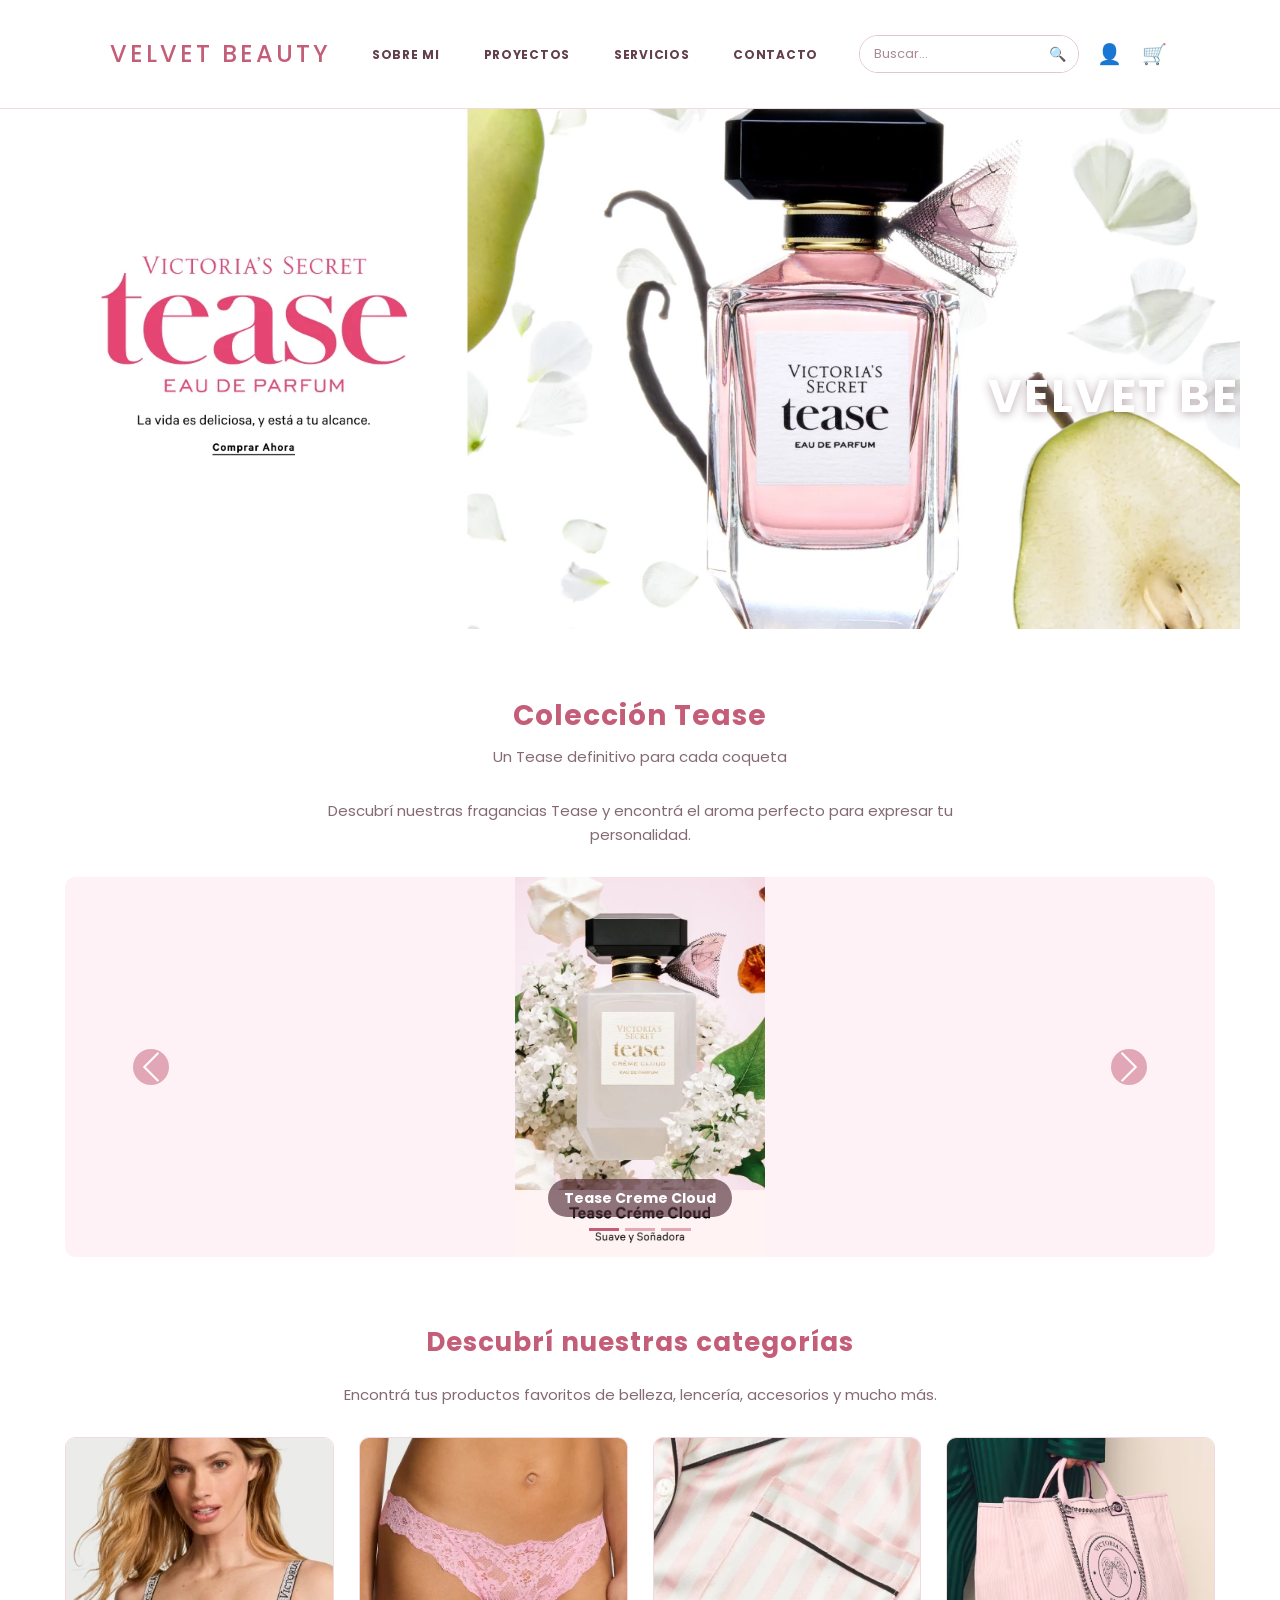
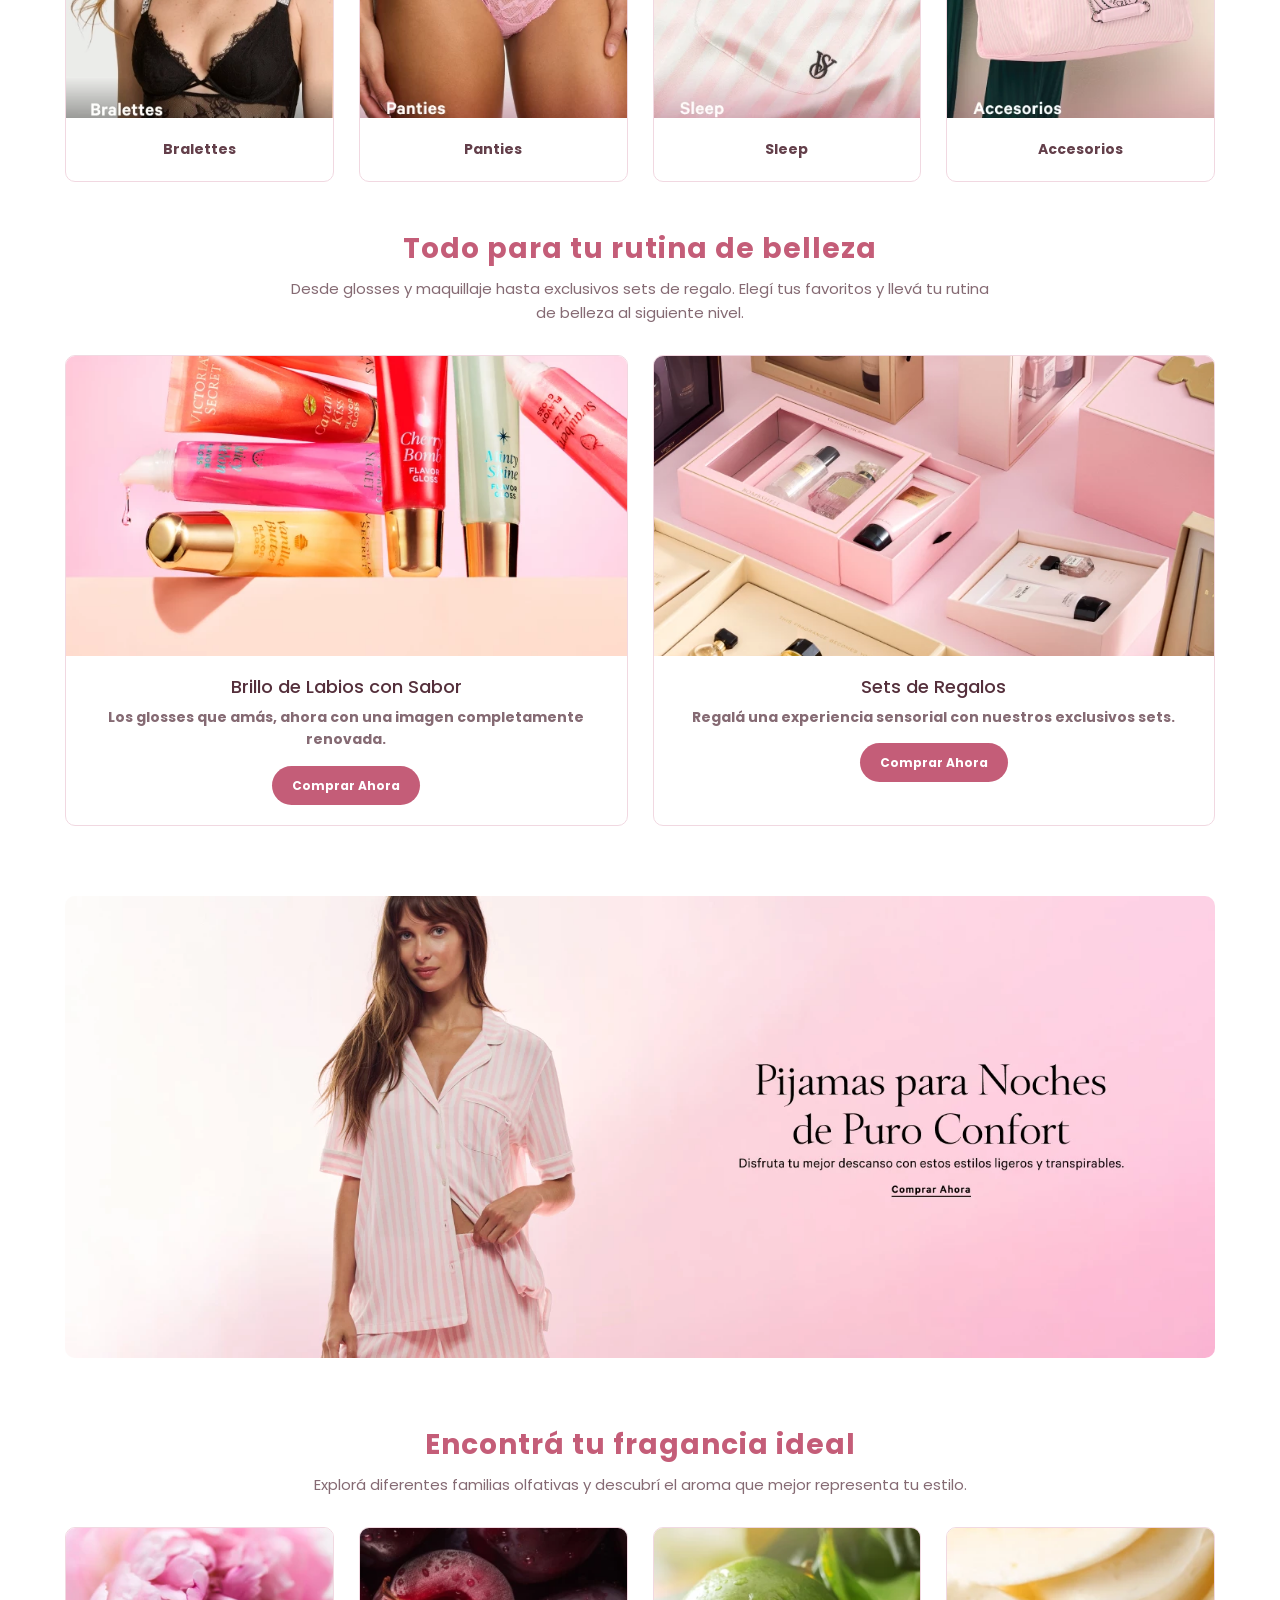
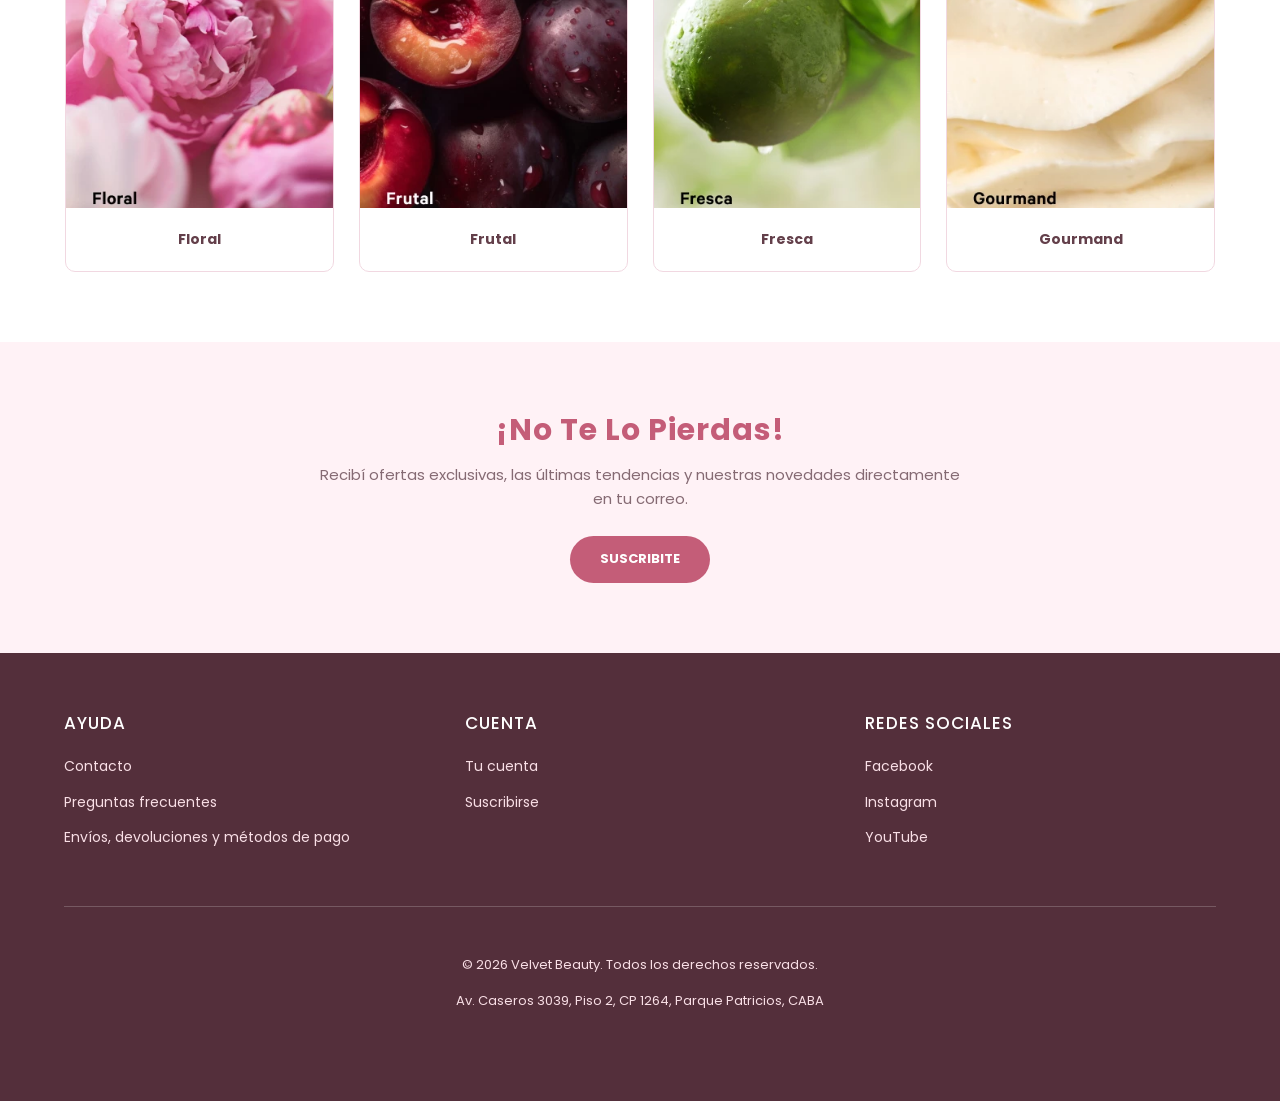
==== index.html @ 9ebc0654 "seo: add descriptive alt text to product and collection images" ====
<!DOCTYPE html>
    <html lang="es">

    <head>

        <meta charset="UTF-8">

        <meta name="viewport" content="width=device-width, initial-scale=1.0">

        <link rel="preconnect" href="https://fonts.googleapis.com">
        <link rel="preconnect" href="https://fonts.gstatic.com" crossorigin>
        <link href="https://fonts.googleapis.com/css2?family=Poppins:wght@400;500;600;700&display=swap" rel="stylesheet">

        <link href="https://cdn.jsdelivr.net/npm/bootstrap@5.3.3/dist/css/bootstrap.min.css" rel="stylesheet">
        <link href="https://cdn.jsdelivr.net/npm/aos@2.3.1/dist/aos.css" rel="stylesheet">

        <link rel="stylesheet" href="css/style.css">

        <title>Velvet Beauty | Lencería, pijamas, fragancias y accesorios</title>
    <meta name="description" content="Velvet Beauty: lencería, pijamas, fragancias y accesorios con estilo y calidad. Descubrí nuestras colecciones y packaging especial para regalo.">
    <meta name="keywords" content="lencería, pijamas, fragancias, perfumería, accesorios, bolsos, packaging para regalo, Velvet Beauty">

    </head>

    <body>


        <header>

            <nav class="navbar navbar-expand-lg">
                <div class="container-fluid">

                    <a class="navbar-brand logo" href="index.html">
                        <span>VELVET BEAUTY</span>
                    </a>

                    <button class="navbar-toggler" type="button" data-bs-toggle="collapse"
                        data-bs-target="#navbarVelvet" aria-controls="navbarVelvet"
                        aria-expanded="false" aria-label="Abrir menú">
                        <span class="navbar-toggler-icon"></span>
                    </button>

                    <div class="collapse navbar-collapse" id="navbarVelvet">

                        <ul class="navbar-nav mx-auto mb-2 mb-lg-0 text-center">
                            <li class="nav-item">
                                <a class="nav-link" href="pages/sobre-mi.html">Sobre mi</a>
                            </li>
                            <li class="nav-item">
                                <a class="nav-link" href="pages/proyectos.html">Proyectos</a>
                            </li>
                            <li class="nav-item">
                                <a class="nav-link" href="pages/servicios.html">Servicios</a>
                            </li>
                            <li class="nav-item">
                                <a class="nav-link" href="pages/contacto.html">Contacto</a>
                            </li>
                        </ul>

                            <form class="buscador mx-auto mx-lg-3" action="#" method="get">
                            <input type="search" name="buscar" placeholder="Buscar...">
                            <button type="submit">🔍</button>
                        </form>

                        <div class="iconos justify-content-center">
                            <a href="pages/contacto.html">👤</a>
                            <a href="pages/proyectos.html">🛒</a>
                        </div>

                    </div>

                    </div>
                </div>
            </nav>

        </header>


        <main>

            <section class="banner-principal">
                <h1 class="titulo-principal">Velvet Beauty</h1>

                <a href="pages/proyectos.html" class="banner-link">
                    <img src="image/img.vs.webp" alt="Colección Tease de Velvet Beauty: lencería y fragancias">
                </a>
            </section>


            <section class="tease">

                <h2>Colección Tease</h2>

                <p>
                    Un Tease definitivo para cada coqueta
                </p>

                <p>
                    Descubrí nuestras fragancias Tease y encontrá
                    el aroma perfecto para expresar tu personalidad.
                </p>

            
                <div id="carouselTease" class="carousel slide" data-bs-ride="carousel">

                    <div class="carousel-indicators">
                        <button type="button" data-bs-target="#carouselTease" data-bs-slide-to="0"
                            class="active" aria-current="true" aria-label="Slide 1"></button>
                        <button type="button" data-bs-target="#carouselTease" data-bs-slide-to="1"
                            aria-label="Slide 2"></button>
                        <button type="button" data-bs-target="#carouselTease" data-bs-slide-to="2"
                            aria-label="Slide 3"></button>
                    </div>

                    <div class="carousel-inner">

                        <div class="carousel-item active">
                            <a href="pages/servicios.html">
                                <img src="image/img-tease-creme-cloud.webp" class="d-block w-100" alt="Fragancia Tease Creme Cloud">
                            </a>
                            <div class="carousel-caption">
                                <p>Tease Creme Cloud</p>
                            </div>
                        </div>

                        <div class="carousel-item">
                            <a href="pages/servicios.html">
                                <img src="image/tease-juguetona-femenina.webp" class="d-block w-100" alt="Fragancia Tease de estilo juguetón y femenino">
                            </a>
                            <div class="carousel-caption">
                                <p>Tease Juguetona y Femenina</p>
                            </div>
                        </div>

                        <div class="carousel-item">
                            <a href="pages/servicios.html">
                                <img src="image/tease-sugar-fleur.webp" class="d-block w-100" alt="Fragancia Tease Sugar Fleur">
                            </a>
                            <div class="carousel-caption">
                                <p>Tease Sugar Fleur</p>
                            </div>
                        </div>

                    </div>

                    <button class="carousel-control-prev" type="button" data-bs-target="#carouselTease" data-bs-slide="prev">
                        <span class="carousel-control-prev-icon" aria-hidden="true"></span>
                        <span class="visually-hidden">Anterior</span>
                    </button>
                    <button class="carousel-control-next" type="button" data-bs-target="#carouselTease" data-bs-slide="next">
                        <span class="carousel-control-next-icon" aria-hidden="true"></span>
                        <span class="visually-hidden">Siguiente</span>
                    </button>

                </div>
            </section>


            <section class="categorias">

                <h2>
                    Descubrí nuestras categorías
                </h2>

                <p>
                    Encontrá tus productos favoritos de belleza,
                    lencería, accesorios y mucho más.
                </p>

                <div class="galeria">

                    <figure class="categoria" data-aos="fade-up" data-aos-delay="0">
                        <a href="pages/proyectos.html">
                            <img src="image/image-bralettes.webp" alt="Colección de bralettes de Velvet Beauty">
                        </a>
                        <figcaption>
                            Bralettes
                        </figcaption>
                    </figure>

                    <figure class="categoria" data-aos="fade-up" data-aos-delay="100">
                        <a href="pages/proyectos.html">
                            <img src="image/img-pantys.webp" alt="Colección de panties de Velvet Beauty">
                        </a>
                        <figcaption>
                            Panties
                        </figcaption>
                    </figure>

                    <figure class="categoria" data-aos="fade-up" data-aos-delay="200">
                        <a href="pages/proyectos.html">
                            <img src="image/img-sleep.webp" alt="Pijamas y ropa para dormir">
                        </a>
                        <figcaption>
                            Sleep
                        </figcaption>
                    </figure>

                    <figure class="categoria" data-aos="fade-up" data-aos-delay="300">
                        <a href="pages/servicios.html">
                            <img src="image/image-accesorios.webp" alt="Accesorios para completar tu look">
                        </a>
                        <figcaption>
                            Accesorios
                        </figcaption>
                    </figure>

                </div>

            </section>



            <section class="belleza">

                <h2>
                    Todo para tu rutina de belleza
                </h2>

                <p>
                    Desde glosses y maquillaje hasta exclusivos sets
                    de regalo. Elegí tus favoritos y llevá tu rutina
                    de belleza al siguiente nivel.
                </p>

                <div class="galeria">

                    <figure data-aos="fade-right">
                        <a href="pages/servicios.html">
                            <img src="image/image-brillo-labios.webp" alt="Brillos labiales de Velvet Beauty">
                        </a>
                        <figcaption>
                            <h3>
                                Brillo de Labios con Sabor
                            </h3>
                            <p>
                                Los glosses que amás, ahora con una
                                imagen completamente renovada.
                            </p>
                            <a href="pages/servicios.html">
                                Comprar Ahora
                            </a>
                        </figcaption>
                    </figure>

                    <figure data-aos="fade-left">
                        <a href="pages/proyectos.html">
                            <img src="image/image-sets-de-regalos.webp" alt="Sets de regalo con packaging especial">
                        </a>
                        <figcaption>
                            <h3>
                                Sets de Regalos
                            </h3>
                            <p>
                                Regalá una experiencia sensorial con
                                nuestros exclusivos sets.
                            </p>
                            <a href="pages/proyectos.html">
                                Comprar Ahora
                            </a>
                        </figcaption>
                    </figure>

                </div>

            </section>


            <section class="banner">
                <figure>
                    <a href="pages/servicios.html">
                        <img src="image/img-pijama-banner.webp" alt="Pijamas de Velvet Beauty, colección de ropa para dormir">
                    </a>
                </figure>
            </section>


            <section class="fragancias">

                <h2>
                    Encontrá tu fragancia ideal
                </h2>

                <p>
                    Explorá diferentes familias olfativas y descubrí
                    el aroma que mejor representa tu estilo.
                </p>

                <div class="galeria">

                    <figure class="category-card" data-aos="fade-up" data-aos-delay="0">
                        <a href="pages/proyectos.html">
                            <img src="image/img-floral-seccion.webp" alt="Fragancias florales de Velvet Beauty">
                        </a>
                        <figcaption>
                            Floral
                        </figcaption>
                    </figure>

                    <figure class="category-card" data-aos="fade-up" data-aos-delay="100">
                        <a href="pages/proyectos.html">
                            <img src="image/img-frutal-seccion.webp" alt="Fragancias frutales de Velvet Beauty">
                        </a>
                        <figcaption>
                            Frutal
                        </figcaption>
                    </figure>

                    <figure class="category-card" data-aos="fade-up" data-aos-delay="200">
                        <a href="pages/proyectos.html">
                            <img src="image/img-fresca-seccion.webp" alt="Fragancias frescas de Velvet Beauty">
                        </a>
                        <figcaption>
                            Fresca
                        </figcaption>
                    </figure>

                    <figure class="category-card" data-aos="fade-up" data-aos-delay="300">
                        <a href="pages/proyectos.html">
                            <img src="image/img-gourmand-seccion.webp" alt="Fragancias gourmand de Velvet Beauty">
                        </a>
                        <figcaption>
                            Gourmand
                        </figcaption>
                    </figure>

                </div>

            </section>


            <section class="newsletter-section" data-aos="zoom-in">

                <h2>
                    ¡No Te Lo Pierdas!
                </h2>

                <p>
                    Recibí ofertas exclusivas, las últimas tendencias
                    y nuestras novedades directamente en tu correo.
                </p>

                <a href="pages/contacto.html">
                    Suscribite
                </a>

            </section>

        </main>


        <footer class="footer-container">

            <div class="footer-content">

                <div class="footer-column">
                    <h2>Ayuda</h2>
                    <ul>
                        <li><a href="pages/contacto.html">Contacto</a></li>
                        <li><a href="pages/servicios.html">Preguntas frecuentes</a></li>
                        <li><a href="pages/servicios.html">Envíos, devoluciones y métodos de pago</a></li>
                    </ul>
                </div>

                <div class="footer-column">
                    <h2>Cuenta</h2>
                    <ul>
                        <li><a href="pages/contacto.html">Tu cuenta</a></li>
                        <li><a href="pages/contacto.html">Suscribirse</a></li>
                    </ul>
                </div>

                <div class="footer-column">
                    <h3>Redes Sociales</h3>
                    <ul>
                        <li><a href="https://www.facebook.com" target="_blank" rel="noopener noreferrer">Facebook</a></li>
                        <li><a href="https://www.instagram.com" target="_blank" rel="noopener noreferrer">Instagram</a></li>
                        <li><a href="https://www.youtube.com" target="_blank" rel="noopener noreferrer">YouTube</a></li>
                    </ul>
                </div>

            </div>

            <div class="footer-bottom">
                <p>&copy; 2026 Velvet Beauty. Todos los derechos reservados.</p>
                <p>Av. Caseros 3039, Piso 2, CP 1264, Parque Patricios, CABA</p>
            </div>

        </footer>

    
        <script src="https://cdn.jsdelivr.net/npm/bootstrap@5.3.3/dist/js/bootstrap.bundle.min.js"></script>
        <script src="https://cdn.jsdelivr.net/npm/aos@2.3.1/dist/aos.js"></script>
        <script>
            AOS.init({ duration: 700, once: true });
        </script>

    </body>

    </html>
---- css/style.css ----
.galeria figure, .galeria-card {
  transition: transform 0.3s ease, box-shadow 0.3s ease;
}
.galeria figure:hover, .galeria-card:hover {
  transform: translateY(-5px);
  box-shadow: 0 8px 25px rgba(130, 60, 80, 0.12);
}

.producto, .productos-lista .card.producto {
  transition: transform 0.3s ease, box-shadow 0.3s ease;
}
.producto:hover, .productos-lista .card.producto:hover {
  transform: translateY(-5px);
  box-shadow: 0 10px 30px rgba(130, 60, 80, 0.12);
}

* {
  margin: 0;
  padding: 0;
  box-sizing: border-box;
}

html {
  scroll-behavior: smooth;
}

body {
  font-family: "Poppins", sans-serif;
  background-color: #ffffff;
  color: #542f3b;
  line-height: 1.6;
}

a {
  color: inherit;
  text-decoration: none;
}

img {
  display: block;
  max-width: 100%;
}

main {
  width: 100%;
}

main > section {
  width: 100%;
  max-width: 1200px;
  margin: 0 auto 50px;
  padding: 0 15px;
}
@media (min-width: 1024px) {
  main > section {
    margin-bottom: 70px;
    padding: 0 25px;
  }
}

main > section > h1,
main > section > h2 {
  margin-bottom: 12px;
  color: #c45d78;
  font-size: 28px;
  font-weight: 700;
  letter-spacing: 1px;
  text-align: center;
}
main > section > p {
  max-width: 700px;
  margin: 0 auto 30px;
  color: #856a73;
  font-size: 15px;
  text-align: center;
}

@keyframes fadeInUp {
  from {
    opacity: 0;
    transform: translateY(24px);
  }
  to {
    opacity: 1;
    transform: translateY(0);
  }
}
header {
  width: 100%;
  min-height: 90px;
  padding: 20px;
  display: flex;
  flex-direction: column;
  align-items: center;
  justify-content: center;
  gap: 15px;
  background-color: #ffffff;
  border-bottom: 1px solid #f0d9df;
  position: sticky;
  top: 0;
  z-index: 1000;
}
@media (min-width: 1024px) {
  header {
    flex-direction: row;
    justify-content: space-between;
    gap: 30px;
    padding: 15px 4%;
  }
}

.logo {
  flex-shrink: 0;
  display: block;
  color: #c45d78;
  font-size: 24px;
  font-weight: 500;
  letter-spacing: 3px;
  white-space: nowrap;
  transition: color 0.2s ease;
}
.logo span {
  display: block;
}
.logo:hover {
  color: #a94762;
}

.buscador {
  width: 100%;
  max-width: 300px;
  height: 38px;
  display: flex;
  align-items: center;
  border: 1px solid #e5c4cd;
  border-radius: 20px;
  overflow: hidden;
  background-color: #ffffff;
  flex-shrink: 0;
}
.buscador input {
  width: 100%;
  height: 100%;
  padding: 0 14px;
  border: none;
  outline: none;
  color: #633f4a;
  font-size: 13px;
}
.buscador input::-moz-placeholder {
  color: #a98a94;
}
.buscador input::placeholder {
  color: #a98a94;
}
.buscador button {
  width: 50px;
  height: 100%;
  border: none;
  background-color: #ffffff;
  color: #633f4a;
  font-size: 14px;
  cursor: pointer;
}
.buscador button:hover {
  background-color: #fff0f4;
}
@media (min-width: 1024px) {
  .buscador {
    width: 220px;
  }
}

.iconos {
  display: flex;
  align-items: center;
  gap: 15px;
  flex-shrink: 0;
}
.iconos a,
.iconos span {
  width: 30px;
  height: 30px;
  display: flex;
  align-items: center;
  justify-content: center;
  color: #633f4a;
  font-size: 20px;
  transition: color 0.3s ease, transform 0.3s ease;
}
.iconos a:hover,
.iconos span:hover {
  color: #c45d78;
  transform: scale(1.15);
}

header nav {
  width: 100%;
  flex: 1;
  display: flex;
  align-items: center;
  justify-content: center;
}
header nav ul {
  display: flex;
  flex-direction: column;
  align-items: center;
  justify-content: center;
  gap: 12px;
  margin: 0;
  padding: 0;
  list-style: none;
}
@media (min-width: 1024px) {
  header nav ul {
    flex-direction: row;
    gap: 28px;
  }
}
header nav li {
  list-style: none;
}
header nav a {
  color: #633f4a;
  font-size: 12px;
  font-weight: bold;
  letter-spacing: 0.7px;
  text-transform: uppercase;
  white-space: nowrap;
  transition: color 0.2s ease;
}
header nav a:hover {
  color: #c45d78;
}

.navbar {
  padding: 15px 4%;
}

.navbar-toggler {
  border: 1px solid #d9a8bd;
}
.navbar-toggler:focus {
  box-shadow: 0 0 0 0.2rem rgba(196, 93, 120, 0.35);
}

.navbar-toggler-icon {
  background-image: url("data:image/svg+xml,%3csvg xmlns='http://www.w3.org/2000/svg' viewBox='0 0 30 30'%3e%3cpath stroke='%23c45d78' stroke-linecap='round' stroke-miterlimit='10' stroke-width='2' d='M4 7h22M4 15h22M4 23h22'/%3e%3c/svg%3e");
}

.navbar-nav .nav-link {
  color: #633f4a;
  font-size: 12px;
  font-weight: bold;
  letter-spacing: 0.7px;
  text-transform: uppercase;
  transition: color 0.3s ease;
}
.navbar-nav .nav-link:hover, .navbar-nav .nav-link:focus, .navbar-nav .nav-link:active {
  color: #c45d78;
}

.footer-container {
  width: 100%;
  padding: 60px 5% 25px;
  background-color: #542f3b;
  color: #ffffff;
}

.footer-content {
  width: 100%;
  max-width: 1200px;
  margin: 0 auto;
  display: flex;
  flex-wrap: wrap;
  gap: 35px;
  text-align: center;
}
@media (min-width: 1024px) {
  .footer-content {
    gap: 50px;
    text-align: left;
  }
}

.footer-column {
  flex: 1 1 100%;
}
@media (min-width: 768px) {
  .footer-column {
    flex: 1 1 calc(50% - 35px);
  }
}
.footer-column h2,
.footer-column h3 {
  margin-bottom: 20px;
  color: #ffffff;
  font-size: 17px;
  font-weight: 500;
  letter-spacing: 1px;
  text-transform: uppercase;
}
.footer-column ul {
  padding: 0;
  list-style: none;
}
.footer-column li {
  margin-bottom: 10px;
}
.footer-column a {
  color: #f9dfe6;
  font-size: 14px;
}
.footer-column a:hover {
  color: #ffffff;
}
@media (min-width: 1024px) {
  .footer-column {
    flex: 1 1 calc(33.333% - 50px);
  }
}

.footer-bottom {
  width: 100%;
  max-width: 1200px;
  margin: 40px auto 0;
  padding-top: 25px;
  border-top: 1px solid rgba(255, 255, 255, 0.2);
  text-align: center;
  color: #f9dfe6;
  font-size: 13px;
  padding: 3rem;
}

.banner-boton {
  display: inline-block;
  padding: 13px 30px;
  border: none;
  border-radius: 25px;
  background-color: #c45d78;
  color: #ffffff;
  font-size: 13px;
  font-weight: bold;
  cursor: pointer;
  transition: background-color 0.3s ease, transform 0.3s ease;
}
.banner-boton:hover {
  background-color: #a94762;
  transform: translateY(-2px);
}
.banner-boton {
  letter-spacing: 1px;
  text-transform: uppercase;
}

.producto button,
.boton-comprar {
  display: inline-block;
  padding: 11px 25px;
  border: none;
  border-radius: 25px;
  background-color: #c45d78;
  color: #ffffff;
  font-size: 13px;
  font-weight: bold;
  cursor: pointer;
  transition: background-color 0.3s ease, transform 0.3s ease;
}
.producto button:hover,
.boton-comprar:hover {
  background-color: #a94762;
  transform: translateY(-2px);
}
.producto button,
.boton-comprar {
  margin-top: 15px;
}

.contacto-form button {
  display: inline-block;
  padding: 13px 20px;
  border: none;
  border-radius: 25px;
  background-color: #c45d78;
  color: #ffffff;
  font-size: 13px;
  font-weight: bold;
  cursor: pointer;
  transition: background-color 0.3s ease, transform 0.3s ease;
}
.contacto-form button:hover {
  background-color: #a94762;
  transform: translateY(-2px);
}
.contacto-form button {
  width: 100%;
}

.cuenta button {
  display: inline-block;
  padding: 13px 20px;
  border: none;
  border-radius: 25px;
  background-color: #c45d78;
  color: #ffffff;
  font-size: 13px;
  font-weight: bold;
  cursor: pointer;
  transition: background-color 0.3s ease, transform 0.3s ease;
}
.cuenta button:hover {
  background-color: #a94762;
  transform: translateY(-2px);
}
.cuenta button {
  width: 100%;
  font-family: "Poppins", sans-serif;
  letter-spacing: 0.5px;
}

.crear-cuenta button {
  display: inline-block;
  padding: 13px 20px;
  border: none;
  border-radius: 25px;
  background-color: #c45d78;
  color: #ffffff;
  font-size: 13px;
  font-weight: bold;
  cursor: pointer;
  transition: background-color 0.3s ease, transform 0.3s ease;
}
.crear-cuenta button:hover {
  background-color: #a94762;
  transform: translateY(-2px);
}
.crear-cuenta button {
  width: 100%;
  font-family: "Poppins", sans-serif;
  letter-spacing: 0.5px;
}

.crear-cuenta > a {
  display: inline-block;
  padding: 12px 28px;
  border: none;
  border-radius: 25px;
  background-color: #c45d78;
  color: #ffffff;
  font-size: 13px;
  font-weight: bold;
  cursor: pointer;
  transition: background-color 0.3s ease, transform 0.3s ease;
}
.crear-cuenta > a:hover {
  background-color: #a94762;
  transform: translateY(-2px);
}
.crear-cuenta > a {
  margin-top: 15px;
}

.crear-cuenta-form button[type=submit] {
  display: inline-block;
  padding: 13px 20px;
  border: none;
  border-radius: 25px;
  background-color: #c45d78;
  color: #ffffff;
  font-size: 13px;
  font-weight: bold;
  cursor: pointer;
  transition: background-color 0.3s ease, transform 0.3s ease;
}
.crear-cuenta-form button[type=submit]:hover {
  background-color: #a94762;
  transform: translateY(-2px);
}
.crear-cuenta-form button[type=submit] {
  width: 100%;
  letter-spacing: 0.5px;
}

.newsletter-section > a {
  display: inline-block;
  padding: 13px 30px;
  border: none;
  border-radius: 25px;
  background-color: #c45d78;
  color: #ffffff;
  font-size: 13px;
  font-weight: bold;
  cursor: pointer;
  transition: background-color 0.3s ease, transform 0.3s ease;
}
.newsletter-section > a:hover {
  background-color: #a94762;
  transform: translateY(-2px);
}
.newsletter-section > a {
  text-transform: uppercase;
}

.belleza figcaption a {
  display: inline-block;
  padding: 10px 20px;
  border-radius: 20px;
  background-color: #c45d78;
  color: #ffffff;
  font-size: 12px;
  font-weight: bold;
}
.belleza figcaption a:hover {
  background-color: #a94762;
}

.categorias button {
  display: inline-block;
  margin: 6px 3px;
  padding: 10px 20px;
  border: 1px solid #d9a8bd;
  border-radius: 25px;
  background-color: #f8dce8;
  color: #5a3044;
  font-family: "Poppins", sans-serif;
  font-size: 14px;
  cursor: pointer;
  transition: all 0.2s ease;
}
.categorias button:hover {
  background-color: #d9a8bd;
  color: #ffffff;
  transform: translateY(-2px);
}
.categorias button:active {
  transform: translateY(0);
}
@media (min-width: 1024px) {
  .categorias button {
    margin: 8px;
    padding: 12px 28px;
    font-size: 16px;
  }
}

.galeria {
  display: flex;
  flex-wrap: wrap;
  gap: 25px;
  margin-top: 30px;
}
.galeria figure {
  background-color: #ffffff;
  border: 1px solid #f1d8e1;
  border-radius: 10px;
  flex: 1 1 100%;
  margin: 0;
  overflow: hidden;
  text-align: center;
}
@media (min-width: 768px) {
  .galeria figure {
    flex: 1 1 calc(50% - 25px);
  }
}
@media (min-width: 1024px) {
  .galeria figure {
    flex: 1 1 calc(33.333% - 25px);
  }
}
.galeria img {
  width: 100%;
  height: 320px;
  -o-object-fit: cover;
     object-fit: cover;
}
.galeria figcaption {
  padding: 20px;
  color: #633f4a;
  font-size: 14px;
  font-weight: bold;
}

.belleza .galeria figure {
  flex: 1 1 100%;
}
@media (min-width: 768px) {
  .belleza .galeria figure {
    flex: 1 1 calc(50% - 25px);
  }
}
@media (min-width: 1024px) {
  .belleza .galeria figure {
    flex: 1 1 calc(33.333% - 25px);
  }
}
.belleza .galeria img {
  height: 350px;
}
@media (min-width: 768px) {
  .belleza .galeria img {
    height: 300px;
  }
}

.belleza figcaption {
  padding: 20px;
}
.belleza figcaption h3 {
  margin-bottom: 8px;
  color: #542f3b;
  font-size: 18px;
}
.belleza figcaption p {
  margin-bottom: 15px;
  color: #856a73;
  font-size: 14px;
}

.categorias .galeria {
  gap: 15px;
}
.categorias .galeria figure {
  flex: 1 1 calc(50% - 15px);
}
.categorias .galeria img {
  width: 100%;
  height: 220px;
  -o-object-fit: cover;
     object-fit: cover;
}
@media (min-width: 768px) {
  .categorias .galeria {
    gap: 20px;
  }
  .categorias .galeria figure {
    flex: 1 1 calc(25% - 20px);
  }
  .categorias .galeria img {
    height: 240px;
  }
}
@media (min-width: 1024px) {
  .categorias .galeria {
    gap: 25px;
  }
  .categorias .galeria figure {
    flex: 1 1 calc(25% - 25px);
  }
  .categorias .galeria img {
    height: 280px;
  }
}

.fragancias .galeria {
  gap: 15px;
}
.fragancias .galeria figure {
  flex: 1 1 calc(50% - 15px);
}
.fragancias .galeria img {
  width: 100%;
  height: 220px;
  -o-object-fit: cover;
     object-fit: cover;
}
@media (min-width: 768px) {
  .fragancias .galeria {
    gap: 20px;
  }
  .fragancias .galeria figure {
    flex: 1 1 calc(25% - 20px);
  }
  .fragancias .galeria img {
    height: 240px;
  }
}
@media (min-width: 1024px) {
  .fragancias .galeria {
    gap: 25px;
  }
  .fragancias .galeria figure {
    flex: 1 1 calc(25% - 25px);
  }
  .fragancias .galeria img {
    height: 280px;
  }
}

.valores .galeria figure {
  padding: 40px 30px;
  background-color: #ffffff;
  border-radius: 16px;
  box-shadow: 0 15px 35px rgba(130, 60, 80, 0.18), 0 5px 15px rgba(130, 60, 80, 0.1);
  transition: transform 0.3s ease, box-shadow 0.3s ease;
}
.valores .galeria figure:hover {
  transform: translateY(-8px) scale(1.03);
  box-shadow: 0 25px 45px rgba(130, 60, 80, 0.25), 0 8px 20px rgba(130, 60, 80, 0.15);
}
@media (min-width: 1024px) {
  .valores .galeria figure {
    padding: 50px 35px;
  }
}
.valores .galeria figcaption {
  padding: 0;
  color: #542f3b;
  font-size: 16px;
  font-weight: 600;
  line-height: 1.7;
}
@media (min-width: 1024px) {
  .valores .galeria figcaption {
    font-size: 17px;
  }
}

.producto {
  background-color: #ffffff;
  border: 1px solid #f1d8e1;
  border-radius: 10px;
  flex: 1 1 100%;
  padding: 20px;
  text-align: center;
  box-shadow: 0 5px 20px rgba(130, 60, 80, 0.06);
}
.producto figure {
  margin: 0;
}
.producto .imagen {
  width: 100%;
  height: 280px;
  display: flex;
  align-items: center;
  justify-content: center;
  background-color: #fffafa;
  border-radius: 8px;
  overflow: hidden;
}
.producto .imagen img {
  width: 100%;
  height: 100%;
  -o-object-fit: contain;
     object-fit: contain;
}
@media (min-width: 1024px) {
  .producto .imagen {
    height: 300px;
  }
}
.producto figcaption {
  min-height: 55px;
  padding: 15px 5px 5px;
  color: #542f3b;
  font-size: 15px;
  font-weight: bold;
}
.producto > p {
  margin-top: 5px;
  color: #856a73;
  font-size: 14px;
}
.producto del {
  color: #999999;
}
.producto strong {
  color: #c45d78;
  font-size: 18px;
}
@media (min-width: 768px) {
  .producto {
    flex: 1 1 calc(50% - 25px);
  }
}
@media (min-width: 1024px) {
  .producto {
    flex: 1 1 calc(33.333% - 25px);
  }
}

.productos-lista {
  margin-top: 30px;
}
.productos-lista .card.producto {
  background-color: #ffffff;
  border: 1px solid #f1d8e1;
  border-radius: 10px;
  padding: 25px 20px;
  text-align: center;
  box-shadow: 0 5px 20px rgba(130, 60, 80, 0.06);
}
.productos-lista .card.producto .card-title {
  margin-bottom: 10px;
  color: #c45d78;
  font-size: 17px;
  font-weight: 700;
}
.productos-lista .card.producto .card-text {
  margin-bottom: 0;
  color: #856a73;
  font-size: 14px;
}

.galeria-card {
  background-color: #ffffff;
  border: 1px solid #f1d8e1;
  border-radius: 10px;
  overflow: hidden;
  text-align: center;
}
.galeria-card .card-img-top {
  width: 100%;
  height: 320px;
  -o-object-fit: cover;
     object-fit: cover;
}
.galeria-card .card-body {
  padding: 20px;
}
.galeria-card .card-title {
  margin: 0;
  color: #633f4a;
  font-size: 14px;
  font-weight: bold;
}

.carousel {
  margin-top: 30px;
  border-radius: 10px;
  overflow: hidden;
}

.carousel-item img {
  width: 100%;
  height: 380px;
  -o-object-fit: contain;
     object-fit: contain;
  background-color: #fff2f6;
}

.carousel-caption p {
  margin: 0;
  padding: 8px 16px;
  background-color: rgba(84, 47, 59, 0.65);
  border-radius: 20px;
  display: inline-block;
  font-size: 14px;
  font-weight: bold;
}

.carousel-control-prev-icon,
.carousel-control-next-icon {
  background-color: #c45d78;
  border-radius: 50%;
  padding: 18px;
  transition: background-color 0.3s ease;
}

.carousel-control-prev:hover .carousel-control-prev-icon,
.carousel-control-next:hover .carousel-control-next-icon {
  background-color: #a94762;
}

.carousel-indicators [data-bs-target] {
  background-color: #c45d78;
}

.contacto-contenedor {
  width: 90%;
  max-width: 1200px;
  margin: 50px auto 50px;
  display: flex;
  flex-direction: column;
  align-items: flex-start;
  justify-content: space-between;
  gap: 30px;
}
@media (min-width: 768px) {
  .contacto-contenedor {
    flex-direction: row;
    gap: 35px;
  }
}
@media (min-width: 1024px) {
  .contacto-contenedor {
    gap: 40px;
  }
}

.contacto-form {
  background-color: #ffffff;
  border: 1px solid #f1d8e1;
  border-radius: 10px;
  width: 100%;
  padding: 25px 20px;
  background-color: #fff2f6;
  box-shadow: 0 5px 20px rgba(130, 60, 80, 0.06);
}
.contacto-form h1 {
  margin-bottom: 10px;
  color: #c45d78;
  font-size: 34px;
  font-weight: 700;
  letter-spacing: 1px;
  text-align: center;
}
.contacto-form > p {
  margin-bottom: 30px;
  color: #856a73;
  font-size: 15px;
  text-align: center;
}
.contacto-form form {
  width: 100%;
}
.contacto-form label {
  display: block;
  margin-bottom: 7px;
  color: #633f4a;
  font-size: 14px;
  font-weight: bold;
}
.contacto-form input,
.contacto-form select,
.contacto-form textarea {
  width: 100%;
  margin-bottom: 20px;
  padding: 12px 14px;
  border: 1px solid #d9aebb;
  border-radius: 6px;
  background-color: #ffffff;
  color: #542f3b;
  font-family: "Poppins", sans-serif;
  font-size: 14px;
  outline: none;
}
.contacto-form input:focus,
.contacto-form select:focus,
.contacto-form textarea:focus {
  border-color: #c45d78;
}
.contacto-form input::-moz-placeholder, .contacto-form select::-moz-placeholder, .contacto-form textarea::-moz-placeholder {
  color: #a98a94;
}
.contacto-form input::placeholder,
.contacto-form select::placeholder,
.contacto-form textarea::placeholder {
  color: #a98a94;
}
.contacto-form input,
.contacto-form select {
  height: 45px;
}
.contacto-form textarea {
  min-height: 140px;
  resize: vertical;
}
.contacto-form button {
  display: inline-block;
  padding: 13px 20px;
  border: none;
  border-radius: 25px;
  background-color: #c45d78;
  color: #ffffff;
  font-size: 13px;
  font-weight: bold;
  cursor: pointer;
  transition: background-color 0.3s ease, transform 0.3s ease;
}
.contacto-form button:hover {
  background-color: #a94762;
  transform: translateY(-2px);
}
.contacto-form button {
  width: 100%;
}
@media (min-width: 768px) {
  .contacto-form {
    width: 58%;
    padding: 30px;
  }
}
@media (min-width: 1024px) {
  .contacto-form {
    width: 60%;
    padding: 40px;
  }
}

.informacion-contacto {
  background-color: #ffffff;
  border: 1px solid #f1d8e1;
  border-radius: 10px;
  width: 100%;
  padding: 25px 20px;
  box-shadow: 0 5px 20px rgba(130, 60, 80, 0.06);
  text-align: center;
}
@media (min-width: 768px) {
  .informacion-contacto {
    width: 42%;
    padding: 30px;
  }
}
@media (min-width: 1024px) {
  .informacion-contacto {
    width: 40%;
    padding: 35px;
  }
}

.cuenta {
  width: 92%;
  max-width: 500px;
  margin: 40px auto;
  padding: 30px 20px;
  background-color: #fff2f6;
  border: 1px solid #f1d8e1;
  border-radius: 12px;
  text-align: center;
}
.cuenta h1 {
  margin-bottom: 10px;
  color: #542f3b;
  font-size: 24px;
  font-weight: 700;
  letter-spacing: 1px;
}
@media (min-width: 1024px) {
  .cuenta h1 {
    font-size: 28px;
  }
}
.cuenta > p {
  margin-bottom: 30px;
  color: #856a73;
  font-size: 15px;
}
.cuenta form {
  width: 100%;
}
.cuenta form > div {
  margin-bottom: 20px;
  text-align: left;
}
.cuenta form > div:nth-child(3) {
  text-align: center;
}
.cuenta form > div:nth-child(3) a {
  color: #c45d78;
  font-size: 13px;
}
.cuenta form > div:nth-child(3) a:hover {
  color: #a94762;
  text-decoration: underline;
}
.cuenta label {
  display: block;
  margin-bottom: 7px;
  color: #633f4a;
  font-size: 14px;
  font-weight: bold;
}
.cuenta input {
  width: 100%;
  height: 45px;
  padding: 0 14px;
  border: 1px solid #d9aebb;
  border-radius: 6px;
  background-color: #ffffff;
  color: #542f3b;
  font-family: "Poppins", sans-serif;
  font-size: 14px;
  outline: none;
}
.cuenta input:focus {
  border-color: #c45d78;
}
.cuenta input::-moz-placeholder {
  color: #a98a94;
}
.cuenta input::placeholder {
  color: #a98a94;
}
.cuenta button {
  display: inline-block;
  padding: 13px 20px;
  border: none;
  border-radius: 25px;
  background-color: #c45d78;
  color: #ffffff;
  font-size: 13px;
  font-weight: bold;
  cursor: pointer;
  transition: background-color 0.3s ease, transform 0.3s ease;
}
.cuenta button:hover {
  background-color: #a94762;
  transform: translateY(-2px);
}
.cuenta button {
  width: 100%;
  font-family: "Poppins", sans-serif;
  letter-spacing: 0.5px;
}
@media (min-width: 1024px) {
  .cuenta {
    width: 90%;
    margin: 60px auto 40px;
    padding: 40px;
  }
}

.crear-cuenta {
  width: 92%;
  max-width: 500px;
  margin: 60px auto 70px;
  padding: 30px 20px;
  border: 1px solid #f1d8e1;
  border-radius: 12px;
  background-color: #fff2f6;
  text-align: center;
  box-shadow: 0 5px 20px rgba(130, 60, 80, 0.06);
}
.crear-cuenta h2 {
  margin-bottom: 10px;
  color: #542f3b;
  font-size: 28px;
  font-weight: 700;
  letter-spacing: 1px;
}
.crear-cuenta > p {
  margin-bottom: 30px;
  color: #856a73;
  font-size: 15px;
}
.crear-cuenta form {
  width: 100%;
}
.crear-cuenta form > div {
  margin-bottom: 20px;
  text-align: left;
}
.crear-cuenta form > div:has(input[type=checkbox]) label {
  display: flex;
  align-items: center;
  gap: 5px;
  font-size: 13px;
  font-weight: normal;
}
.crear-cuenta label {
  display: block;
  margin-bottom: 7px;
  color: #633f4a;
  font-size: 14px;
  font-weight: bold;
}
.crear-cuenta input[type=text],
.crear-cuenta input[type=email],
.crear-cuenta input[type=password] {
  width: 100%;
  height: 45px;
  padding: 0 14px;
  border: 1px solid #d9aebb;
  border-radius: 6px;
  background-color: #ffffff;
  color: #542f3b;
  font-family: "Poppins", sans-serif;
  font-size: 14px;
  outline: none;
}
.crear-cuenta input[type=text]:focus,
.crear-cuenta input[type=email]:focus,
.crear-cuenta input[type=password]:focus {
  border-color: #c45d78;
}
.crear-cuenta input::-moz-placeholder {
  color: #a98a94;
}
.crear-cuenta input::placeholder {
  color: #a98a94;
}
.crear-cuenta input[type=checkbox] {
  width: auto;
  height: auto;
  margin-right: 6px;
  accent-color: #c45d78;
}
.crear-cuenta button {
  display: inline-block;
  padding: 13px 20px;
  border: none;
  border-radius: 25px;
  background-color: #c45d78;
  color: #ffffff;
  font-size: 13px;
  font-weight: bold;
  cursor: pointer;
  transition: background-color 0.3s ease, transform 0.3s ease;
}
.crear-cuenta button:hover {
  background-color: #a94762;
  transform: translateY(-2px);
}
.crear-cuenta button {
  width: 100%;
  font-family: "Poppins", sans-serif;
  letter-spacing: 0.5px;
}
.crear-cuenta > a {
  display: inline-block;
  padding: 12px 28px;
  border: none;
  border-radius: 25px;
  background-color: #c45d78;
  color: #ffffff;
  font-size: 13px;
  font-weight: bold;
  cursor: pointer;
  transition: background-color 0.3s ease, transform 0.3s ease;
}
.crear-cuenta > a:hover {
  background-color: #a94762;
  transform: translateY(-2px);
}
.crear-cuenta > a {
  margin-top: 15px;
}
@media (min-width: 1024px) {
  .crear-cuenta {
    width: 90%;
    padding: 40px;
  }
}

.crear-cuenta-form {
  width: 92%;
  max-width: 550px;
  margin: 60px auto 70px;
  padding: 30px 20px;
  background-color: #fff2f6;
  border: 1px solid #f1d8e1;
  border-radius: 12px;
  box-shadow: 0 5px 20px rgba(130, 60, 80, 0.06);
}
.crear-cuenta-form h1 {
  margin-bottom: 10px;
  color: #c45d78;
  font-size: 30px;
  font-weight: 700;
  letter-spacing: 1px;
  text-align: center;
}
.crear-cuenta-form fieldset {
  border: none;
  margin-bottom: 25px;
  padding: 0;
}
.crear-cuenta-form legend {
  width: 100%;
  margin-bottom: 15px;
  padding-bottom: 8px;
  border-bottom: 1px solid #f1d8e1;
  color: #542f3b;
  font-size: 15px;
  font-weight: bold;
}
.crear-cuenta-form form > fieldset > div {
  margin-bottom: 18px;
  text-align: left;
}
.crear-cuenta-form label {
  display: flex;
  align-items: center;
  gap: 6px;
  margin-bottom: 7px;
  color: #633f4a;
  font-size: 14px;
  font-weight: bold;
}
.crear-cuenta-form input[type=text],
.crear-cuenta-form input[type=email],
.crear-cuenta-form input[type=password] {
  width: 100%;
  height: 45px;
  padding: 0 14px;
  border: 1px solid #d9aebb;
  border-radius: 6px;
  background-color: #ffffff;
  color: #542f3b;
  font-family: "Poppins", sans-serif;
  font-size: 14px;
  outline: none;
}
.crear-cuenta-form input[type=text]:focus,
.crear-cuenta-form input[type=email]:focus,
.crear-cuenta-form input[type=password]:focus {
  border-color: #c45d78;
}
.crear-cuenta-form input[type=text]::-moz-placeholder, .crear-cuenta-form input[type=email]::-moz-placeholder, .crear-cuenta-form input[type=password]::-moz-placeholder {
  color: #a98a94;
}
.crear-cuenta-form input[type=text]::placeholder,
.crear-cuenta-form input[type=email]::placeholder,
.crear-cuenta-form input[type=password]::placeholder {
  color: #a98a94;
}
.crear-cuenta-form button[type=submit] {
  display: inline-block;
  padding: 13px 20px;
  border: none;
  border-radius: 25px;
  background-color: #c45d78;
  color: #ffffff;
  font-size: 13px;
  font-weight: bold;
  cursor: pointer;
  transition: background-color 0.3s ease, transform 0.3s ease;
}
.crear-cuenta-form button[type=submit]:hover {
  background-color: #a94762;
  transform: translateY(-2px);
}
.crear-cuenta-form button[type=submit] {
  width: 100%;
  letter-spacing: 0.5px;
}
@media (min-width: 1024px) {
  .crear-cuenta-form {
    width: 90%;
    padding: 40px;
  }
}

.tabs-cuenta {
  display: flex;
  justify-content: center;
  gap: 25px;
  margin: 15px 0 30px;
  border-bottom: 1px solid #f1d8e1;
  padding-bottom: 15px;
}
.tabs-cuenta a {
  color: #856a73;
  font-size: 13px;
  font-weight: bold;
  letter-spacing: 0.5px;
  text-transform: uppercase;
  padding-bottom: 6px;
  transition: color 0.3s ease;
}
.tabs-cuenta a:last-child {
  color: #c45d78;
  border-bottom: 2px solid #c45d78;
}
.tabs-cuenta a:hover {
  color: #a94762;
}

.tooltip {
  color: #c45d78;
  font-size: 13px;
  cursor: help;
}

.requisitos-password {
  display: flex;
  flex-wrap: wrap;
  gap: 8px;
  margin: 8px 0 0;
  padding: 0;
  list-style: none;
}
.requisitos-password li {
  padding: 4px 10px;
  border-radius: 12px;
  background-color: #f8dce8;
  color: #856a73;
  font-size: 11px;
}

.banner {
  width: 100%;
  max-width: 1200px;
  margin: 0 auto 50px;
  padding: 0 15px;
}
.banner figure {
  width: 100%;
  margin: 0;
}
.banner a {
  display: block;
  width: 100%;
}
.banner img {
  display: block;
  width: 100%;
  height: auto;
  max-height: 350px;
  -o-object-fit: cover;
     object-fit: cover;
  border-radius: 10px;
}
@media (min-width: 1024px) {
  .banner img {
    max-height: 520px;
  }
}
@media (min-width: 1024px) {
  .banner {
    margin-bottom: 70px;
    padding: 0 25px;
  }
}

.banner-principal {
  position: relative;
  width: 100%;
  max-width: 1200px;
  height: 400px;
  margin: 0 auto 50px;
  overflow: hidden;
  padding: 0;
}
.banner-principal .titulo-principal {
  position: absolute;
  top: 50%;
  left: 50%;
  transform: translate(-50%, -50%);
  width: 90%;
  margin: 0;
  color: #ffffff;
  font-size: 30px;
  font-weight: 700;
  letter-spacing: 2px;
  text-align: center;
  text-transform: uppercase;
  text-shadow: 0 2px 10px rgba(84, 47, 59, 0.4);
  animation: fadeInUp 0.9s ease both;
}
@media (min-width: 1024px) {
  .banner-principal .titulo-principal {
    font-size: 46px;
  }
}
.banner-principal img {
  width: 100%;
  height: 400px;
  -o-object-fit: cover;
     object-fit: cover;
}
@media (min-width: 1024px) {
  .banner-principal {
    height: 520px;
    margin-bottom: 70px;
  }
  .banner-principal img {
    height: 520px;
  }
}

.banner-contenido {
  position: absolute;
  top: 50%;
  left: 50%;
  transform: translate(-50%, -50%);
  width: 90%;
  text-align: center;
}
.banner-contenido h1 {
  margin-bottom: 15px;
  color: #ffffff;
  font-size: 30px;
  font-weight: 700;
  letter-spacing: 2px;
  text-transform: uppercase;
}
@media (min-width: 1024px) {
  .banner-contenido h1 {
    font-size: 46px;
  }
}
.banner-contenido p {
  margin-bottom: 25px;
  color: #ffffff;
  font-size: 17px;
}
@media (min-width: 1024px) {
  .banner-contenido p {
    font-size: 20px;
  }
}

.banner-colaboraciones {
  width: 100%;
  max-width: 1000px;
  margin: 0 auto 50px;
  padding: 0 15px;
}
.banner-colaboraciones .banner {
  max-width: none;
  margin: 0;
  padding: 0;
}
.banner-colaboraciones img {
  width: 100%;
  height: 100px;
  -o-object-fit: cover;
     object-fit: cover;
  border-radius: 10px;
}
@media (min-width: 1024px) {
  .banner-colaboraciones img {
    height: 50px;
  }
}

.banners-duo {
  width: 100%;
  max-width: 1000px;
  margin: 0 auto 50px;
  padding: 0 15px;
}
.banners-duo .banner {
  max-width: none;
  margin: 0;
  padding: 0;
}
.banners-duo img {
  width: 100%;
  height: 100px;
  -o-object-fit: cover;
     object-fit: cover;
  border-radius: 10px;
}
@media (min-width: 1024px) {
  .banners-duo img {
    height: 50px;
  }
}

.intro {
  width: 100%;
  max-width: 1200px;
  margin: 30px auto 30px;
  padding: 0 15px;
  text-align: center;
}
.intro h1 {
  color: #c45d78;
  font-size: 28px;
  font-weight: 700;
  letter-spacing: 2px;
  text-transform: uppercase;
  animation: fadeInUp 0.7s ease-out 0s both;
}
@media (min-width: 1024px) {
  .intro {
    margin-top: 40px;
    padding: 0 25px;
  }
  .intro h1 {
    font-size: 34px;
  }
}

.categorias {
  width: 100%;
  max-width: 1200px;
  margin: 0 auto 50px;
  padding: 0 15px;
  text-align: center;
}
.categorias h2 {
  margin-bottom: 25px;
  color: #c45d78;
  font-size: 26px;
  font-weight: 700;
  text-align: center;
}
@media (min-width: 1024px) {
  .categorias {
    padding: 0 25px;
  }
}

.productos {
  width: 100%;
  max-width: 1200px;
  margin: 0 auto 50px;
  padding: 0 15px;
  display: flex;
  flex-wrap: wrap;
  gap: 30px;
}
.productos > h1,
.productos > h2 {
  flex-basis: 100%;
  color: #c45d78;
  font-size: 28px;
  font-weight: 700;
  text-align: center;
}
@media (min-width: 1024px) {
  .productos {
    margin-bottom: 70px;
    padding: 0 25px;
  }
}

.newsletter-section {
  max-width: none;
  margin: 0;
  padding: 50px 20px;
  background-color: #fff2f6;
  text-align: center;
}
.newsletter-section h2 {
  margin-bottom: 15px;
  color: #c45d78;
  font-size: 30px;
  font-weight: 700;
}
.newsletter-section p {
  max-width: 650px;
  margin: 0 auto 25px;
  color: #856a73;
}
@media (min-width: 1024px) {
  .newsletter-section {
    padding: 70px 25px;
  }
}/*# sourceMappingURL=main.css.map */
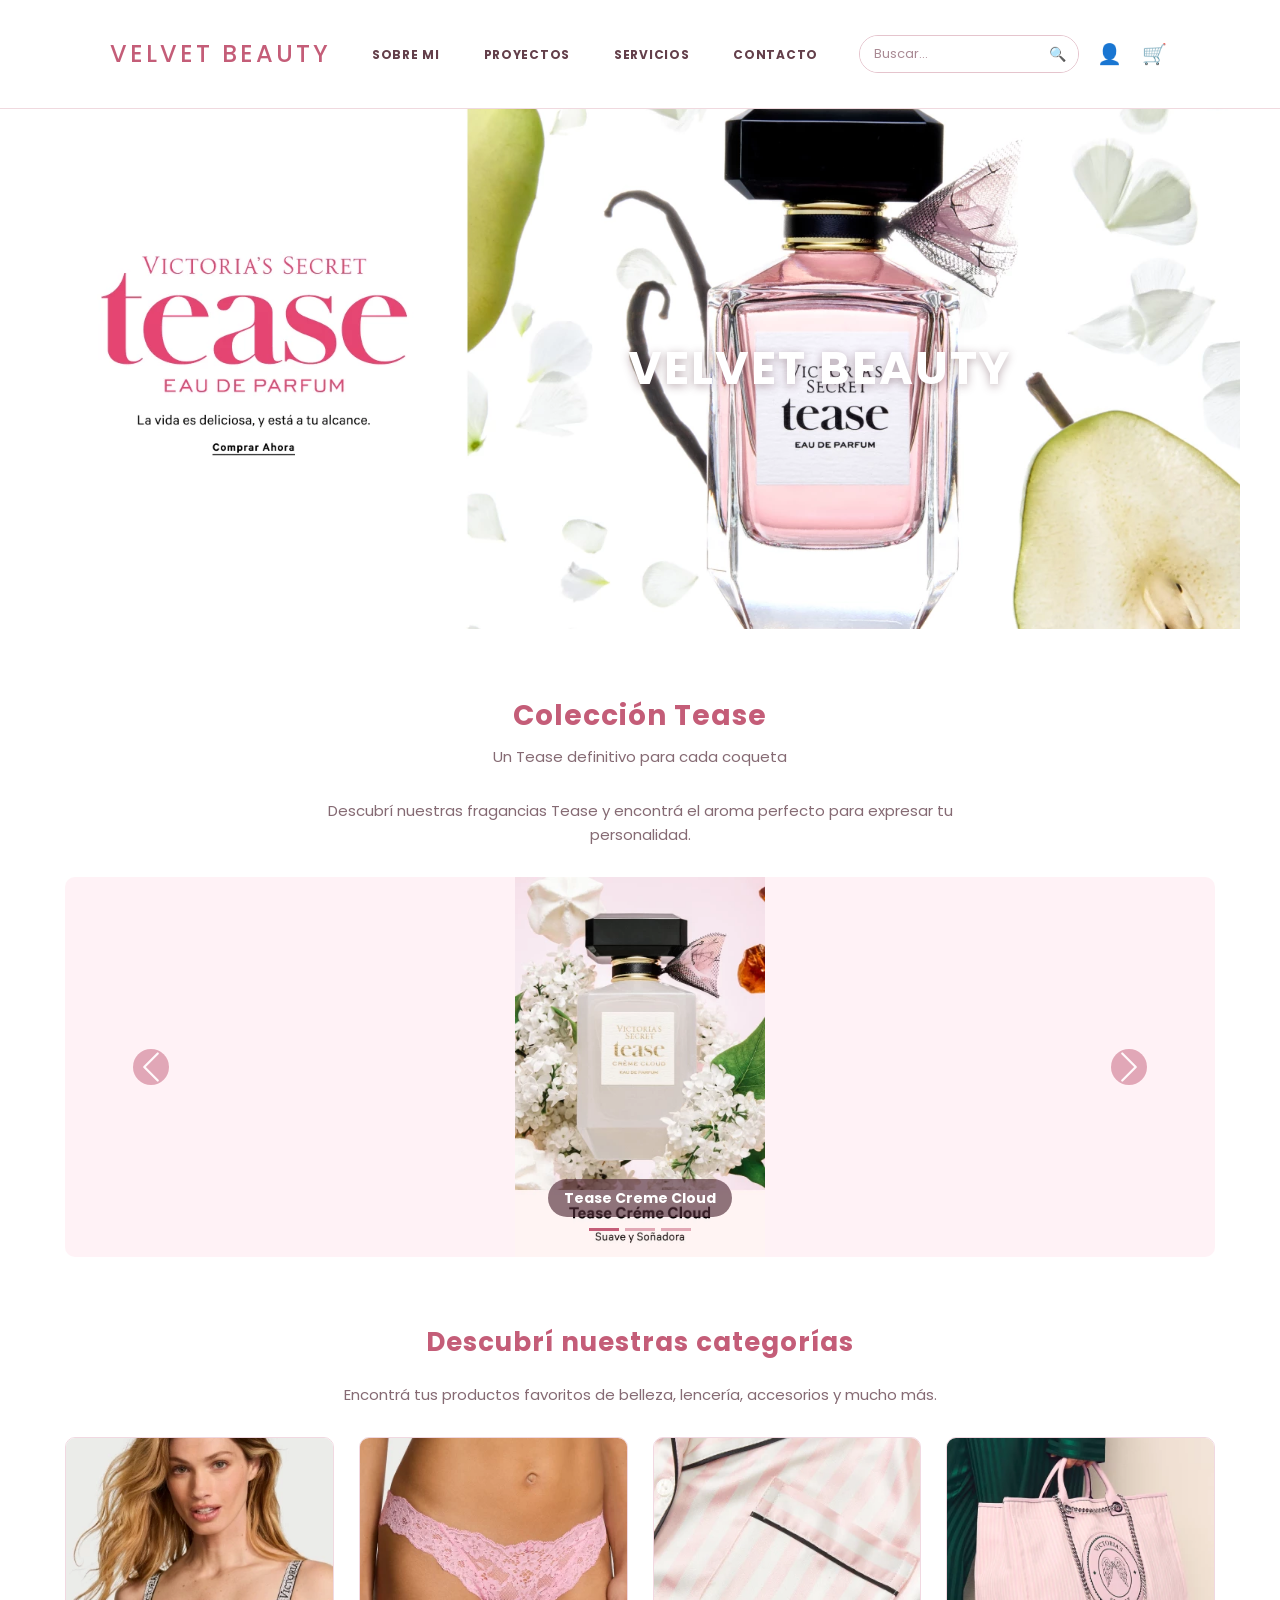
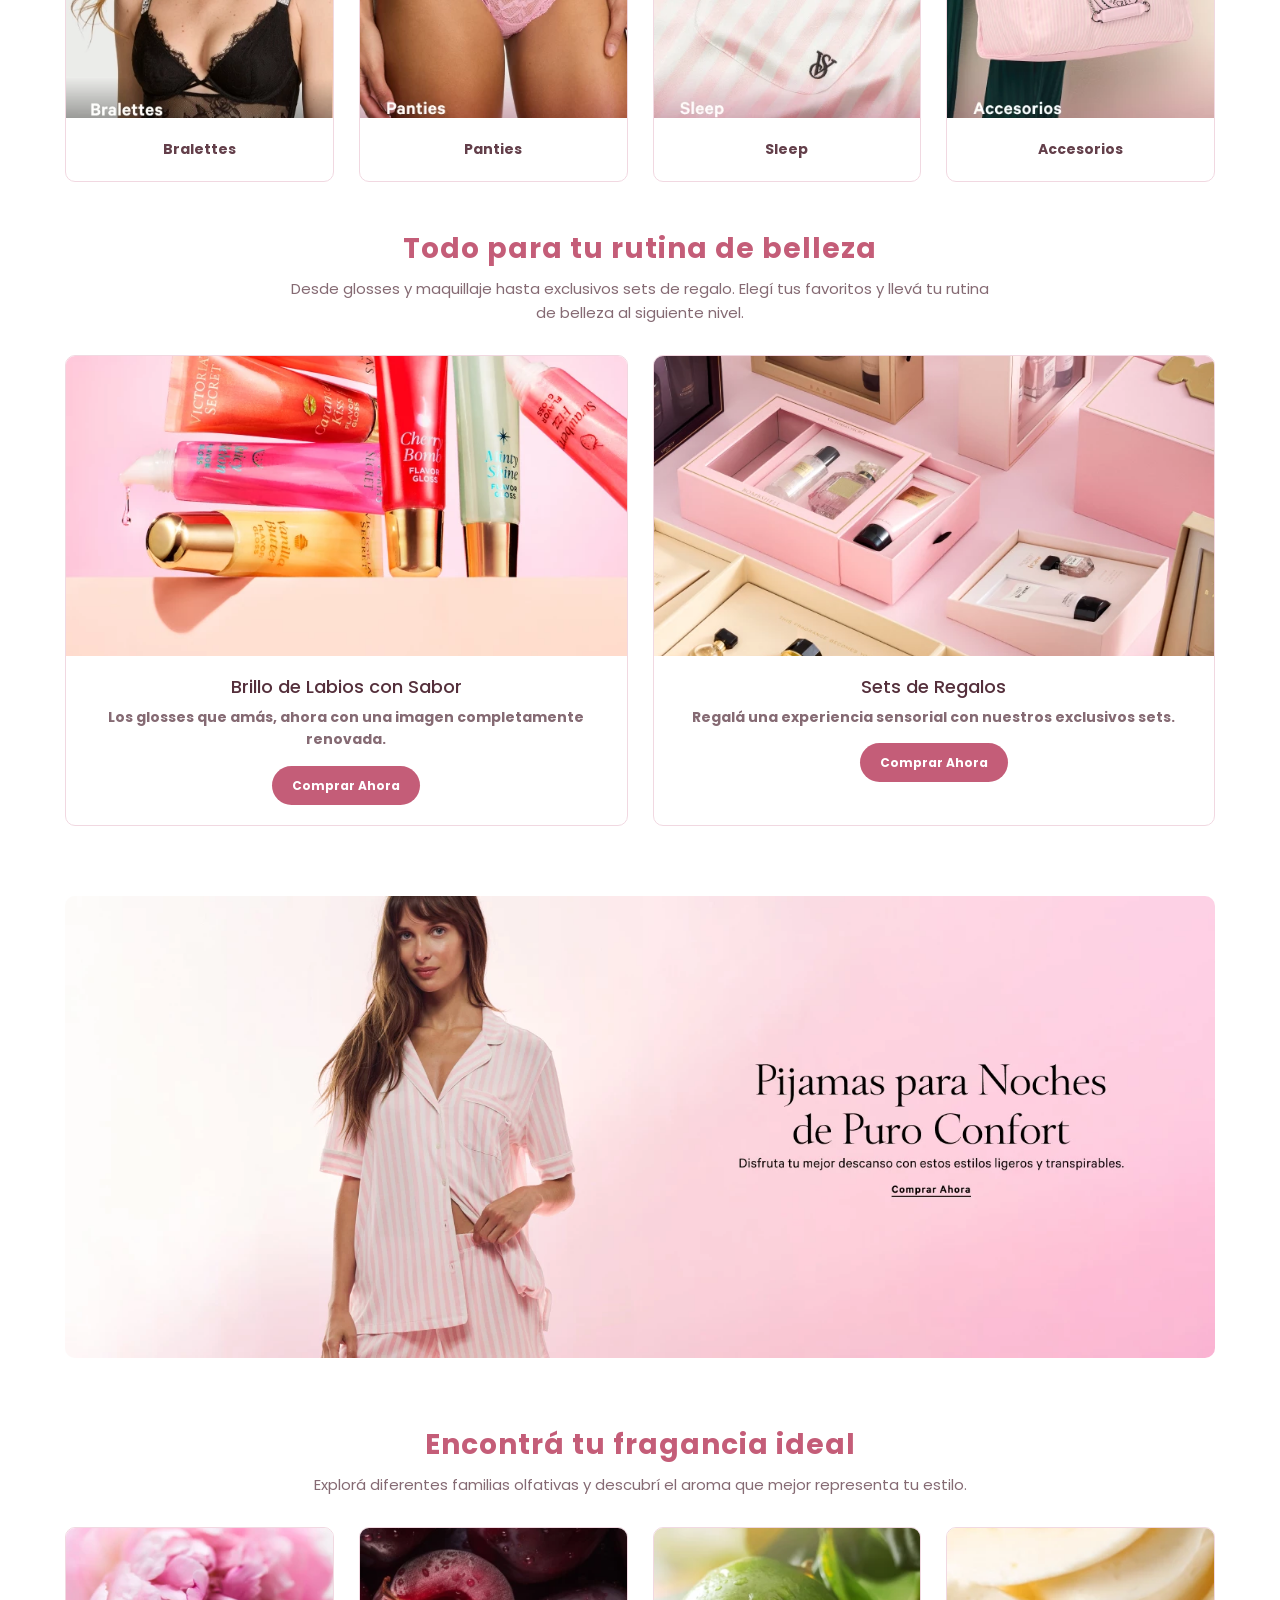
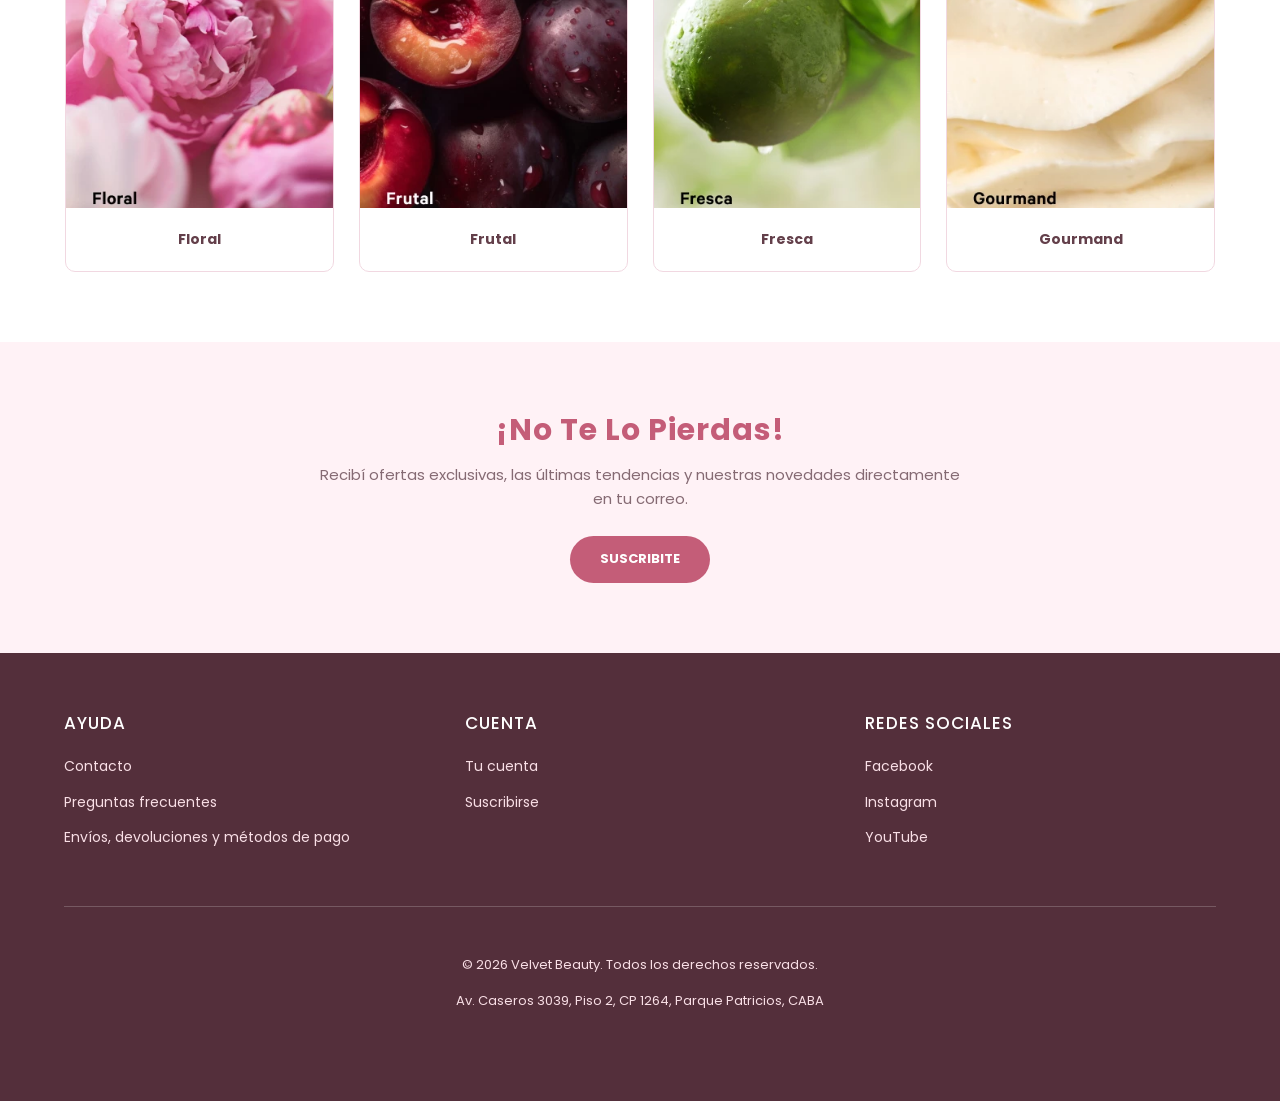
==== commit 3796aee9: "refactor: rename image folder to assets and fix services carousel" ====
--- a/index.html
+++ b/index.html
@@ -3,22 +3,30 @@
 
     <head>
 
-        <meta charset="UTF-8">
-
-        <meta name="viewport" content="width=device-width, initial-scale=1.0">
-
-        <link rel="preconnect" href="https://fonts.googleapis.com">
-        <link rel="preconnect" href="https://fonts.gstatic.com" crossorigin>
-        <link href="https://fonts.googleapis.com/css2?family=Poppins:wght@400;500;600;700&display=swap" rel="stylesheet">
-
-        <link href="https://cdn.jsdelivr.net/npm/bootstrap@5.3.3/dist/css/bootstrap.min.css" rel="stylesheet">
-        <link href="https://cdn.jsdelivr.net/npm/aos@2.3.1/dist/aos.css" rel="stylesheet">
-
-        <link rel="stylesheet" href="css/style.css">
-
-        <title>Velvet Beauty | Lencería, pijamas, fragancias y accesorios</title>
+    <meta charset="UTF-8">
+    <meta name="viewport" content="width=device-width, initial-scale=1.0">
+
+    <title>Velvet Beauty | Lencería, pijamas, fragancias y accesorios</title>
     <meta name="description" content="Velvet Beauty: lencería, pijamas, fragancias y accesorios con estilo y calidad. Descubrí nuestras colecciones y packaging especial para regalo.">
     <meta name="keywords" content="lencería, pijamas, fragancias, perfumería, accesorios, bolsos, packaging para regalo, Velvet Beauty">
+
+    <link rel="canonical" href="https://sharongonzalezj-lgtm.github.io/Entrega5-sharongonzalez/">
+
+    <meta property="og:type" content="website">
+    <meta property="og:title" content="Velvet Beauty | Lencería, pijamas, fragancias y accesorios">
+    <meta property="og:description" content="Velvet Beauty: lencería, pijamas, fragancias y accesorios con estilo y calidad. Descubrí nuestras colecciones y packaging especial para regalo.">
+    <meta property="og:url" content="https://sharongonzalezj-lgtm.github.io/Entrega5-sharongonzalez/">
+    <meta property="og:image" content="https://sharongonzalezj-lgtm.github.io/Entrega5-sharongonzalez/image/coleccion-tease-velvet-beauty.webp">
+
+    <link rel="preconnect" href="https://fonts.googleapis.com">
+    <link rel="preconnect" href="https://fonts.gstatic.com" crossorigin>
+    <link href="https://fonts.googleapis.com/css2?family=Poppins:wght@400;500;600;700&display=swap" rel="stylesheet">
+
+    <link href="https://cdn.jsdelivr.net/npm/bootstrap@5.3.3/dist/css/bootstrap.min.css" rel="stylesheet">
+    <link href="https://cdn.jsdelivr.net/npm/aos@2.3.1/dist/aos.css" rel="stylesheet">
+
+    
+    <link rel="stylesheet" href="styles/main.css">
 
     </head>
 
@@ -63,14 +71,14 @@
                         </form>
 
                         <div class="iconos justify-content-center">
-                            <a href="pages/contacto.html">👤</a>
-                            <a href="pages/proyectos.html">🛒</a>
+                            <a href="pages/contacto.html" aria-label="Mi cuenta">👤</a>
+                            <a href="pages/proyectos.html"aria-label="Carrito">🛒</a> 
                         </div>
 
                     </div>
 
                     </div>
-                </div>
+                
             </nav>
 
         </header>
@@ -82,7 +90,7 @@
                 <h1 class="titulo-principal">Velvet Beauty</h1>
 
                 <a href="pages/proyectos.html" class="banner-link">
-                    <img src="image/img.vs.webp" alt="Colección Tease de Velvet Beauty: lencería y fragancias">
+                    <img src="assets/coleccion-tease-velvet-beauty.webp" alt="Colección Tease de Velvet Beauty: lencería y fragancias">
                 </a>
             </section>
 
@@ -116,7 +124,7 @@
 
                         <div class="carousel-item active">
                             <a href="pages/servicios.html">
-                                <img src="image/img-tease-creme-cloud.webp" class="d-block w-100" alt="Fragancia Tease Creme Cloud">
+                                <img src="assets/img-tease-creme-cloud.webp" class="d-block w-100" alt="Fragancia Tease Creme Cloud">
                             </a>
                             <div class="carousel-caption">
                                 <p>Tease Creme Cloud</p>
@@ -125,7 +133,7 @@
 
                         <div class="carousel-item">
                             <a href="pages/servicios.html">
-                                <img src="image/tease-juguetona-femenina.webp" class="d-block w-100" alt="Fragancia Tease de estilo juguetón y femenino">
+                                <img src="assets/tease-juguetona-femenina.webp" class="d-block w-100" alt="Fragancia Tease de estilo juguetón y femenino">
                             </a>
                             <div class="carousel-caption">
                                 <p>Tease Juguetona y Femenina</p>
@@ -134,7 +142,7 @@
 
                         <div class="carousel-item">
                             <a href="pages/servicios.html">
-                                <img src="image/tease-sugar-fleur.webp" class="d-block w-100" alt="Fragancia Tease Sugar Fleur">
+                                <img src="assets/tease-sugar-fleur.webp" class="d-block w-100" alt="Fragancia Tease Sugar Fleur">
                             </a>
                             <div class="carousel-caption">
                                 <p>Tease Sugar Fleur</p>
@@ -171,7 +179,7 @@
 
                     <figure class="categoria" data-aos="fade-up" data-aos-delay="0">
                         <a href="pages/proyectos.html">
-                            <img src="image/image-bralettes.webp" alt="Colección de bralettes de Velvet Beauty">
+                            <img src="assets/image-bralettes.webp" alt="Colección de bralettes de Velvet Beauty">
                         </a>
                         <figcaption>
                             Bralettes
@@ -180,7 +188,7 @@
 
                     <figure class="categoria" data-aos="fade-up" data-aos-delay="100">
                         <a href="pages/proyectos.html">
-                            <img src="image/img-pantys.webp" alt="Colección de panties de Velvet Beauty">
+                            <img src="assets/coleccion-panties.webp" alt="Colección de panties de Velvet Beauty">
                         </a>
                         <figcaption>
                             Panties
@@ -189,7 +197,7 @@
 
                     <figure class="categoria" data-aos="fade-up" data-aos-delay="200">
                         <a href="pages/proyectos.html">
-                            <img src="image/img-sleep.webp" alt="Pijamas y ropa para dormir">
+                            <img src="assets/img-sleep.webp" alt="Pijamas y ropa para dormir">
                         </a>
                         <figcaption>
                             Sleep
@@ -198,7 +206,7 @@
 
                     <figure class="categoria" data-aos="fade-up" data-aos-delay="300">
                         <a href="pages/servicios.html">
-                            <img src="image/image-accesorios.webp" alt="Accesorios para completar tu look">
+                            <img src="assets/image-accesorios.webp" alt="Accesorios para completar tu look">
                         </a>
                         <figcaption>
                             Accesorios
@@ -227,7 +235,7 @@
 
                     <figure data-aos="fade-right">
                         <a href="pages/servicios.html">
-                            <img src="image/image-brillo-labios.webp" alt="Brillos labiales de Velvet Beauty">
+                            <img src="assets/image-brillo-labios.webp" alt="Brillos labiales de Velvet Beauty">
                         </a>
                         <figcaption>
                             <h3>
@@ -245,7 +253,7 @@
 
                     <figure data-aos="fade-left">
                         <a href="pages/proyectos.html">
-                            <img src="image/image-sets-de-regalos.webp" alt="Sets de regalo con packaging especial">
+                            <img src="assets/image-sets-de-regalos.webp" alt="Sets de regalo con packaging especial">
                         </a>
                         <figcaption>
                             <h3>
@@ -269,7 +277,7 @@
             <section class="banner">
                 <figure>
                     <a href="pages/servicios.html">
-                        <img src="image/img-pijama-banner.webp" alt="Pijamas de Velvet Beauty, colección de ropa para dormir">
+                        <img src="assets/img-pijama-banner.webp" alt="Pijamas de Velvet Beauty, colección de ropa para dormir">
                     </a>
                 </figure>
             </section>
@@ -290,7 +298,7 @@
 
                     <figure class="category-card" data-aos="fade-up" data-aos-delay="0">
                         <a href="pages/proyectos.html">
-                            <img src="image/img-floral-seccion.webp" alt="Fragancias florales de Velvet Beauty">
+                            <img src="assets/img-floral-seccion.webp" alt="Fragancias florales de Velvet Beauty">
                         </a>
                         <figcaption>
                             Floral
@@ -299,7 +307,7 @@
 
                     <figure class="category-card" data-aos="fade-up" data-aos-delay="100">
                         <a href="pages/proyectos.html">
-                            <img src="image/img-frutal-seccion.webp" alt="Fragancias frutales de Velvet Beauty">
+                            <img src="assets/img-frutal-seccion.webp" alt="Fragancias frutales de Velvet Beauty">
                         </a>
                         <figcaption>
                             Frutal
@@ -308,7 +316,7 @@
 
                     <figure class="category-card" data-aos="fade-up" data-aos-delay="200">
                         <a href="pages/proyectos.html">
-                            <img src="image/img-fresca-seccion.webp" alt="Fragancias frescas de Velvet Beauty">
+                            <img src="assets/img-fresca-seccion.webp" alt="Fragancias frescas de Velvet Beauty">
                         </a>
                         <figcaption>
                             Fresca
@@ -317,7 +325,7 @@
 
                     <figure class="category-card" data-aos="fade-up" data-aos-delay="300">
                         <a href="pages/proyectos.html">
-                            <img src="image/img-gourmand-seccion.webp" alt="Fragancias gourmand de Velvet Beauty">
+                            <img src="assets/img-gourmand-seccion.webp" alt="Fragancias gourmand de Velvet Beauty">
                         </a>
                         <figcaption>
                             Gourmand
@@ -371,7 +379,7 @@
                 </div>
 
                 <div class="footer-column">
-                    <h3>Redes Sociales</h3>
+                    <h2>Redes Sociales</h2>
                     <ul>
                         <li><a href="https://www.facebook.com" target="_blank" rel="noopener noreferrer">Facebook</a></li>
                         <li><a href="https://www.instagram.com" target="_blank" rel="noopener noreferrer">Instagram</a></li>
--- a/styles/main.css
+++ b/styles/main.css
@@ -0,0 +1,1635 @@
+.galeria figure, .galeria-card {
+  transition: transform 0.3s ease, box-shadow 0.3s ease;
+}
+.galeria figure:hover, .galeria-card:hover {
+  transform: translateY(-5px);
+  box-shadow: 0 8px 25px rgba(130, 60, 80, 0.12);
+}
+
+.producto, .productos-lista .card.producto {
+  transition: transform 0.3s ease, box-shadow 0.3s ease;
+}
+.producto:hover, .productos-lista .card.producto:hover {
+  transform: translateY(-5px);
+  box-shadow: 0 10px 30px rgba(130, 60, 80, 0.12);
+}
+
+* {
+  margin: 0;
+  padding: 0;
+  box-sizing: border-box;
+}
+
+html {
+  scroll-behavior: smooth;
+}
+
+body {
+  font-family: "Poppins", sans-serif;
+  background-color: #ffffff;
+  color: #542f3b;
+  line-height: 1.6;
+}
+
+a {
+  color: inherit;
+  text-decoration: none;
+}
+
+img {
+  display: block;
+  max-width: 100%;
+}
+
+main {
+  width: 100%;
+}
+
+main > section {
+  width: 100%;
+  max-width: 1200px;
+  margin: 0 auto 50px;
+  padding: 0 15px;
+}
+@media (min-width: 1024px) {
+  main > section {
+    margin-bottom: 70px;
+    padding: 0 25px;
+  }
+}
+
+main > section > h1,
+main > section > h2 {
+  margin-bottom: 12px;
+  color: #c45d78;
+  font-size: 28px;
+  font-weight: 700;
+  letter-spacing: 1px;
+  text-align: center;
+}
+main > section > p {
+  max-width: 700px;
+  margin: 0 auto 30px;
+  color: #856a73;
+  font-size: 15px;
+  text-align: center;
+}
+
+@keyframes fadeInUp {
+  from {
+    opacity: 0;
+    transform: translateY(24px);
+  }
+  to {
+    opacity: 1;
+    transform: translateY(0);
+  }
+}
+header {
+  width: 100%;
+  min-height: 90px;
+  padding: 20px;
+  display: flex;
+  flex-direction: column;
+  align-items: center;
+  justify-content: center;
+  gap: 15px;
+  background-color: #ffffff;
+  border-bottom: 1px solid #f0d9df;
+  position: sticky;
+  top: 0;
+  z-index: 1000;
+}
+@media (min-width: 1024px) {
+  header {
+    flex-direction: row;
+    justify-content: space-between;
+    gap: 30px;
+    padding: 15px 4%;
+  }
+}
+
+.logo {
+  flex-shrink: 0;
+  display: block;
+  color: #c45d78;
+  font-size: 24px;
+  font-weight: 500;
+  letter-spacing: 3px;
+  white-space: nowrap;
+  transition: color 0.2s ease;
+}
+.logo span {
+  display: block;
+}
+.logo:hover {
+  color: #a94762;
+}
+
+.buscador {
+  width: 100%;
+  max-width: 300px;
+  height: 38px;
+  display: flex;
+  align-items: center;
+  border: 1px solid #e5c4cd;
+  border-radius: 20px;
+  overflow: hidden;
+  background-color: #ffffff;
+  flex-shrink: 0;
+}
+.buscador input {
+  width: 100%;
+  height: 100%;
+  padding: 0 14px;
+  border: none;
+  outline: none;
+  color: #633f4a;
+  font-size: 13px;
+}
+.buscador input::-moz-placeholder {
+  color: #a98a94;
+}
+.buscador input::placeholder {
+  color: #a98a94;
+}
+.buscador button {
+  width: 50px;
+  height: 100%;
+  border: none;
+  background-color: #ffffff;
+  color: #633f4a;
+  font-size: 14px;
+  cursor: pointer;
+}
+.buscador button:hover {
+  background-color: #fff0f4;
+}
+@media (min-width: 1024px) {
+  .buscador {
+    width: 220px;
+  }
+}
+
+.iconos {
+  display: flex;
+  align-items: center;
+  gap: 15px;
+  flex-shrink: 0;
+}
+.iconos a,
+.iconos span {
+  width: 30px;
+  height: 30px;
+  display: flex;
+  align-items: center;
+  justify-content: center;
+  color: #633f4a;
+  font-size: 20px;
+  transition: color 0.3s ease, transform 0.3s ease;
+}
+.iconos a:hover,
+.iconos span:hover {
+  color: #c45d78;
+  transform: scale(1.15);
+}
+
+header nav {
+  width: 100%;
+  flex: 1;
+  display: flex;
+  align-items: center;
+  justify-content: center;
+}
+header nav ul {
+  display: flex;
+  flex-direction: column;
+  align-items: center;
+  justify-content: center;
+  gap: 12px;
+  margin: 0;
+  padding: 0;
+  list-style: none;
+}
+@media (min-width: 1024px) {
+  header nav ul {
+    flex-direction: row;
+    gap: 28px;
+  }
+}
+header nav li {
+  list-style: none;
+}
+header nav a {
+  color: #633f4a;
+  font-size: 12px;
+  font-weight: bold;
+  letter-spacing: 0.7px;
+  text-transform: uppercase;
+  white-space: nowrap;
+  transition: color 0.2s ease;
+}
+header nav a:hover {
+  color: #c45d78;
+}
+
+.navbar {
+  padding: 15px 4%;
+}
+
+.navbar-toggler {
+  border: 1px solid #d9a8bd;
+}
+.navbar-toggler:focus {
+  box-shadow: 0 0 0 0.2rem rgba(196, 93, 120, 0.35);
+}
+
+.navbar-toggler-icon {
+  background-image: url("data:image/svg+xml,%3csvg xmlns='http://www.w3.org/2000/svg' viewBox='0 0 30 30'%3e%3cpath stroke='%23c45d78' stroke-linecap='round' stroke-miterlimit='10' stroke-width='2' d='M4 7h22M4 15h22M4 23h22'/%3e%3c/svg%3e");
+}
+
+.navbar-nav .nav-link {
+  color: #633f4a;
+  font-size: 12px;
+  font-weight: bold;
+  letter-spacing: 0.7px;
+  text-transform: uppercase;
+  transition: color 0.3s ease;
+}
+.navbar-nav .nav-link:hover, .navbar-nav .nav-link:focus, .navbar-nav .nav-link:active {
+  color: #c45d78;
+}
+
+.footer-container {
+  width: 100%;
+  padding: 60px 5% 25px;
+  background-color: #542f3b;
+  color: #ffffff;
+}
+
+.footer-content {
+  width: 100%;
+  max-width: 1200px;
+  margin: 0 auto;
+  display: flex;
+  flex-wrap: wrap;
+  gap: 35px;
+  text-align: center;
+}
+@media (min-width: 1024px) {
+  .footer-content {
+    gap: 50px;
+    text-align: left;
+  }
+}
+
+.footer-column {
+  flex: 1 1 100%;
+}
+@media (min-width: 768px) {
+  .footer-column {
+    flex: 1 1 calc(50% - 35px);
+  }
+}
+.footer-column h2,
+.footer-column h3 {
+  margin-bottom: 20px;
+  color: #ffffff;
+  font-size: 17px;
+  font-weight: 500;
+  letter-spacing: 1px;
+  text-transform: uppercase;
+}
+.footer-column ul {
+  padding: 0;
+  list-style: none;
+}
+.footer-column li {
+  margin-bottom: 10px;
+}
+.footer-column a {
+  color: #f9dfe6;
+  font-size: 14px;
+}
+.footer-column a:hover {
+  color: #ffffff;
+}
+@media (min-width: 1024px) {
+  .footer-column {
+    flex: 1 1 calc(33.333% - 50px);
+  }
+}
+
+.footer-bottom {
+  width: 100%;
+  max-width: 1200px;
+  margin: 40px auto 0;
+  padding-top: 25px;
+  border-top: 1px solid rgba(255, 255, 255, 0.2);
+  text-align: center;
+  color: #f9dfe6;
+  font-size: 13px;
+  padding: 3rem;
+}
+
+.banner-boton {
+  display: inline-block;
+  padding: 13px 30px;
+  border: none;
+  border-radius: 25px;
+  background-color: #c45d78;
+  color: #ffffff;
+  font-size: 13px;
+  font-weight: bold;
+  cursor: pointer;
+  transition: background-color 0.3s ease, transform 0.3s ease;
+}
+.banner-boton:hover {
+  background-color: #a94762;
+  transform: translateY(-2px);
+}
+.banner-boton {
+  letter-spacing: 1px;
+  text-transform: uppercase;
+}
+
+.producto button,
+.boton-comprar {
+  display: inline-block;
+  padding: 11px 25px;
+  border: none;
+  border-radius: 25px;
+  background-color: #c45d78;
+  color: #ffffff;
+  font-size: 13px;
+  font-weight: bold;
+  cursor: pointer;
+  transition: background-color 0.3s ease, transform 0.3s ease;
+}
+.producto button:hover,
+.boton-comprar:hover {
+  background-color: #a94762;
+  transform: translateY(-2px);
+}
+.producto button,
+.boton-comprar {
+  margin-top: 15px;
+}
+
+.contacto-form button {
+  display: inline-block;
+  padding: 13px 20px;
+  border: none;
+  border-radius: 25px;
+  background-color: #c45d78;
+  color: #ffffff;
+  font-size: 13px;
+  font-weight: bold;
+  cursor: pointer;
+  transition: background-color 0.3s ease, transform 0.3s ease;
+}
+.contacto-form button:hover {
+  background-color: #a94762;
+  transform: translateY(-2px);
+}
+.contacto-form button {
+  width: 100%;
+}
+
+.cuenta button {
+  display: inline-block;
+  padding: 13px 20px;
+  border: none;
+  border-radius: 25px;
+  background-color: #c45d78;
+  color: #ffffff;
+  font-size: 13px;
+  font-weight: bold;
+  cursor: pointer;
+  transition: background-color 0.3s ease, transform 0.3s ease;
+}
+.cuenta button:hover {
+  background-color: #a94762;
+  transform: translateY(-2px);
+}
+.cuenta button {
+  width: 100%;
+  font-family: "Poppins", sans-serif;
+  letter-spacing: 0.5px;
+}
+
+.crear-cuenta button {
+  display: inline-block;
+  padding: 13px 20px;
+  border: none;
+  border-radius: 25px;
+  background-color: #c45d78;
+  color: #ffffff;
+  font-size: 13px;
+  font-weight: bold;
+  cursor: pointer;
+  transition: background-color 0.3s ease, transform 0.3s ease;
+}
+.crear-cuenta button:hover {
+  background-color: #a94762;
+  transform: translateY(-2px);
+}
+.crear-cuenta button {
+  width: 100%;
+  font-family: "Poppins", sans-serif;
+  letter-spacing: 0.5px;
+}
+
+.crear-cuenta > a {
+  display: inline-block;
+  padding: 12px 28px;
+  border: none;
+  border-radius: 25px;
+  background-color: #c45d78;
+  color: #ffffff;
+  font-size: 13px;
+  font-weight: bold;
+  cursor: pointer;
+  transition: background-color 0.3s ease, transform 0.3s ease;
+}
+.crear-cuenta > a:hover {
+  background-color: #a94762;
+  transform: translateY(-2px);
+}
+.crear-cuenta > a {
+  margin-top: 15px;
+}
+
+.crear-cuenta-form button[type=submit] {
+  display: inline-block;
+  padding: 13px 20px;
+  border: none;
+  border-radius: 25px;
+  background-color: #c45d78;
+  color: #ffffff;
+  font-size: 13px;
+  font-weight: bold;
+  cursor: pointer;
+  transition: background-color 0.3s ease, transform 0.3s ease;
+}
+.crear-cuenta-form button[type=submit]:hover {
+  background-color: #a94762;
+  transform: translateY(-2px);
+}
+.crear-cuenta-form button[type=submit] {
+  width: 100%;
+  letter-spacing: 0.5px;
+}
+
+.newsletter-section > a {
+  display: inline-block;
+  padding: 13px 30px;
+  border: none;
+  border-radius: 25px;
+  background-color: #c45d78;
+  color: #ffffff;
+  font-size: 13px;
+  font-weight: bold;
+  cursor: pointer;
+  transition: background-color 0.3s ease, transform 0.3s ease;
+}
+.newsletter-section > a:hover {
+  background-color: #a94762;
+  transform: translateY(-2px);
+}
+.newsletter-section > a {
+  text-transform: uppercase;
+}
+
+.belleza figcaption a {
+  display: inline-block;
+  padding: 10px 20px;
+  border-radius: 20px;
+  background-color: #c45d78;
+  color: #ffffff;
+  font-size: 12px;
+  font-weight: bold;
+}
+.belleza figcaption a:hover {
+  background-color: #a94762;
+}
+
+.categorias button {
+  display: inline-block;
+  margin: 6px 3px;
+  padding: 10px 20px;
+  border: 1px solid #d9a8bd;
+  border-radius: 25px;
+  background-color: #f8dce8;
+  color: #5a3044;
+  font-family: "Poppins", sans-serif;
+  font-size: 14px;
+  cursor: pointer;
+  transition: all 0.2s ease;
+}
+.categorias button:hover {
+  background-color: #d9a8bd;
+  color: #ffffff;
+  transform: translateY(-2px);
+}
+.categorias button:active {
+  transform: translateY(0);
+}
+@media (min-width: 1024px) {
+  .categorias button {
+    margin: 8px;
+    padding: 12px 28px;
+    font-size: 16px;
+  }
+}
+
+.galeria {
+  display: flex;
+  flex-wrap: wrap;
+  gap: 25px;
+  margin-top: 30px;
+}
+.galeria figure {
+  background-color: #ffffff;
+  border: 1px solid #f1d8e1;
+  border-radius: 10px;
+  flex: 1 1 100%;
+  margin: 0;
+  overflow: hidden;
+  text-align: center;
+}
+@media (min-width: 768px) {
+  .galeria figure {
+    flex: 1 1 calc(50% - 25px);
+  }
+}
+@media (min-width: 1024px) {
+  .galeria figure {
+    flex: 1 1 calc(33.333% - 25px);
+  }
+}
+.galeria img {
+  width: 100%;
+  height: 320px;
+  -o-object-fit: cover;
+     object-fit: cover;
+}
+.galeria figcaption {
+  padding: 20px;
+  color: #633f4a;
+  font-size: 14px;
+  font-weight: bold;
+}
+
+.belleza .galeria figure {
+  flex: 1 1 100%;
+}
+@media (min-width: 768px) {
+  .belleza .galeria figure {
+    flex: 1 1 calc(50% - 25px);
+  }
+}
+@media (min-width: 1024px) {
+  .belleza .galeria figure {
+    flex: 1 1 calc(33.333% - 25px);
+  }
+}
+.belleza .galeria img {
+  height: 350px;
+}
+@media (min-width: 768px) {
+  .belleza .galeria img {
+    height: 300px;
+  }
+}
+
+.belleza figcaption {
+  padding: 20px;
+}
+.belleza figcaption h3 {
+  margin-bottom: 8px;
+  color: #542f3b;
+  font-size: 18px;
+}
+.belleza figcaption p {
+  margin-bottom: 15px;
+  color: #856a73;
+  font-size: 14px;
+}
+
+.categorias .galeria {
+  gap: 15px;
+}
+.categorias .galeria figure {
+  flex: 1 1 calc(50% - 15px);
+}
+.categorias .galeria img {
+  width: 100%;
+  height: 220px;
+  -o-object-fit: cover;
+     object-fit: cover;
+}
+@media (min-width: 768px) {
+  .categorias .galeria {
+    gap: 20px;
+  }
+  .categorias .galeria figure {
+    flex: 1 1 calc(25% - 20px);
+  }
+  .categorias .galeria img {
+    height: 240px;
+  }
+}
+@media (min-width: 1024px) {
+  .categorias .galeria {
+    gap: 25px;
+  }
+  .categorias .galeria figure {
+    flex: 1 1 calc(25% - 25px);
+  }
+  .categorias .galeria img {
+    height: 280px;
+  }
+}
+
+.fragancias .galeria {
+  gap: 15px;
+}
+.fragancias .galeria figure {
+  flex: 1 1 calc(50% - 15px);
+}
+.fragancias .galeria img {
+  width: 100%;
+  height: 220px;
+  -o-object-fit: cover;
+     object-fit: cover;
+}
+@media (min-width: 768px) {
+  .fragancias .galeria {
+    gap: 20px;
+  }
+  .fragancias .galeria figure {
+    flex: 1 1 calc(25% - 20px);
+  }
+  .fragancias .galeria img {
+    height: 240px;
+  }
+}
+@media (min-width: 1024px) {
+  .fragancias .galeria {
+    gap: 25px;
+  }
+  .fragancias .galeria figure {
+    flex: 1 1 calc(25% - 25px);
+  }
+  .fragancias .galeria img {
+    height: 280px;
+  }
+}
+
+.valores .galeria figure {
+  padding: 40px 30px;
+  background-color: #ffffff;
+  border-radius: 16px;
+  box-shadow: 0 15px 35px rgba(130, 60, 80, 0.18), 0 5px 15px rgba(130, 60, 80, 0.1);
+  transition: transform 0.3s ease, box-shadow 0.3s ease;
+}
+.valores .galeria figure:hover {
+  transform: translateY(-8px) scale(1.03);
+  box-shadow: 0 25px 45px rgba(130, 60, 80, 0.25), 0 8px 20px rgba(130, 60, 80, 0.15);
+}
+@media (min-width: 1024px) {
+  .valores .galeria figure {
+    padding: 50px 35px;
+  }
+}
+.valores .galeria figcaption {
+  padding: 0;
+  color: #542f3b;
+  font-size: 16px;
+  font-weight: 600;
+  line-height: 1.7;
+}
+@media (min-width: 1024px) {
+  .valores .galeria figcaption {
+    font-size: 17px;
+  }
+}
+
+.producto {
+  background-color: #ffffff;
+  border: 1px solid #f1d8e1;
+  border-radius: 10px;
+  flex: 1 1 100%;
+  padding: 20px;
+  text-align: center;
+  box-shadow: 0 5px 20px rgba(130, 60, 80, 0.06);
+}
+.producto figure {
+  margin: 0;
+}
+.producto .imagen {
+  width: 100%;
+  height: 280px;
+  display: flex;
+  align-items: center;
+  justify-content: center;
+  background-color: #fffafa;
+  border-radius: 8px;
+  overflow: hidden;
+}
+.producto .imagen img {
+  width: 100%;
+  height: 100%;
+  -o-object-fit: contain;
+     object-fit: contain;
+}
+@media (min-width: 1024px) {
+  .producto .imagen {
+    height: 300px;
+  }
+}
+.producto figcaption {
+  min-height: 55px;
+  padding: 15px 5px 5px;
+  color: #542f3b;
+  font-size: 15px;
+  font-weight: bold;
+}
+.producto > p {
+  margin-top: 5px;
+  color: #856a73;
+  font-size: 14px;
+}
+.producto del {
+  color: #999999;
+}
+.producto strong {
+  color: #c45d78;
+  font-size: 18px;
+}
+@media (min-width: 768px) {
+  .producto {
+    flex: 1 1 calc(50% - 25px);
+  }
+}
+@media (min-width: 1024px) {
+  .producto {
+    flex: 1 1 calc(33.333% - 25px);
+  }
+}
+
+.productos-lista {
+  margin-top: 30px;
+}
+.productos-lista .card.producto {
+  background-color: #ffffff;
+  border: 1px solid #f1d8e1;
+  border-radius: 10px;
+  padding: 25px 20px;
+  text-align: center;
+  box-shadow: 0 5px 20px rgba(130, 60, 80, 0.06);
+}
+.productos-lista .card.producto .card-title {
+  margin-bottom: 10px;
+  color: #c45d78;
+  font-size: 17px;
+  font-weight: 700;
+}
+.productos-lista .card.producto .card-text {
+  margin-bottom: 0;
+  color: #856a73;
+  font-size: 14px;
+}
+
+.galeria-card {
+  background-color: #ffffff;
+  border: 1px solid #f1d8e1;
+  border-radius: 10px;
+  overflow: hidden;
+  text-align: center;
+}
+.galeria-card .card-img-top {
+  width: 100%;
+  height: 320px;
+  -o-object-fit: cover;
+     object-fit: cover;
+}
+.galeria-card .card-body {
+  padding: 20px;
+}
+.galeria-card .card-title {
+  margin: 0;
+  color: #633f4a;
+  font-size: 14px;
+  font-weight: bold;
+}
+
+.carousel {
+  margin-top: 30px;
+  border-radius: 10px;
+  overflow: hidden;
+}
+
+.carousel-item img {
+  width: 100%;
+  height: 380px;
+  -o-object-fit: contain;
+     object-fit: contain;
+  background-color: #fff2f6;
+}
+
+.carousel-caption p {
+  margin: 0;
+  padding: 8px 16px;
+  background-color: rgba(84, 47, 59, 0.65);
+  border-radius: 20px;
+  display: inline-block;
+  font-size: 14px;
+  font-weight: bold;
+}
+
+.carousel-control-prev-icon,
+.carousel-control-next-icon {
+  background-color: #c45d78;
+  border-radius: 50%;
+  padding: 18px;
+  transition: background-color 0.3s ease;
+}
+
+.carousel-control-prev:hover .carousel-control-prev-icon,
+.carousel-control-next:hover .carousel-control-next-icon {
+  background-color: #a94762;
+}
+
+.carousel-indicators [data-bs-target] {
+  background-color: #c45d78;
+}
+
+.contacto-contenedor {
+  width: 90%;
+  max-width: 1200px;
+  margin: 50px auto 50px;
+  display: flex;
+  flex-direction: column;
+  align-items: flex-start;
+  justify-content: space-between;
+  gap: 30px;
+}
+@media (min-width: 768px) {
+  .contacto-contenedor {
+    flex-direction: row;
+    gap: 35px;
+  }
+}
+@media (min-width: 1024px) {
+  .contacto-contenedor {
+    gap: 40px;
+  }
+}
+
+.contacto-form {
+  background-color: #ffffff;
+  border: 1px solid #f1d8e1;
+  border-radius: 10px;
+  width: 100%;
+  padding: 25px 20px;
+  background-color: #fff2f6;
+  box-shadow: 0 5px 20px rgba(130, 60, 80, 0.06);
+}
+.contacto-form h1 {
+  margin-bottom: 10px;
+  color: #c45d78;
+  font-size: 34px;
+  font-weight: 700;
+  letter-spacing: 1px;
+  text-align: center;
+}
+.contacto-form > p {
+  margin-bottom: 30px;
+  color: #856a73;
+  font-size: 15px;
+  text-align: center;
+}
+.contacto-form form {
+  width: 100%;
+}
+.contacto-form label {
+  display: block;
+  margin-bottom: 7px;
+  color: #633f4a;
+  font-size: 14px;
+  font-weight: bold;
+}
+.contacto-form input,
+.contacto-form select,
+.contacto-form textarea {
+  width: 100%;
+  margin-bottom: 20px;
+  padding: 12px 14px;
+  border: 1px solid #d9aebb;
+  border-radius: 6px;
+  background-color: #ffffff;
+  color: #542f3b;
+  font-family: "Poppins", sans-serif;
+  font-size: 14px;
+  outline: none;
+}
+.contacto-form input:focus,
+.contacto-form select:focus,
+.contacto-form textarea:focus {
+  border-color: #c45d78;
+}
+.contacto-form input::-moz-placeholder, .contacto-form select::-moz-placeholder, .contacto-form textarea::-moz-placeholder {
+  color: #a98a94;
+}
+.contacto-form input::placeholder,
+.contacto-form select::placeholder,
+.contacto-form textarea::placeholder {
+  color: #a98a94;
+}
+.contacto-form input,
+.contacto-form select {
+  height: 45px;
+}
+.contacto-form textarea {
+  min-height: 140px;
+  resize: vertical;
+}
+.contacto-form button {
+  display: inline-block;
+  padding: 13px 20px;
+  border: none;
+  border-radius: 25px;
+  background-color: #c45d78;
+  color: #ffffff;
+  font-size: 13px;
+  font-weight: bold;
+  cursor: pointer;
+  transition: background-color 0.3s ease, transform 0.3s ease;
+}
+.contacto-form button:hover {
+  background-color: #a94762;
+  transform: translateY(-2px);
+}
+.contacto-form button {
+  width: 100%;
+}
+@media (min-width: 768px) {
+  .contacto-form {
+    width: 58%;
+    padding: 30px;
+  }
+}
+@media (min-width: 1024px) {
+  .contacto-form {
+    width: 60%;
+    padding: 40px;
+  }
+}
+
+.informacion-contacto {
+  background-color: #ffffff;
+  border: 1px solid #f1d8e1;
+  border-radius: 10px;
+  width: 100%;
+  padding: 25px 20px;
+  box-shadow: 0 5px 20px rgba(130, 60, 80, 0.06);
+  text-align: center;
+}
+@media (min-width: 768px) {
+  .informacion-contacto {
+    width: 42%;
+    padding: 30px;
+  }
+}
+@media (min-width: 1024px) {
+  .informacion-contacto {
+    width: 40%;
+    padding: 35px;
+  }
+}
+
+.cuenta {
+  width: 92%;
+  max-width: 500px;
+  margin: 40px auto;
+  padding: 30px 20px;
+  background-color: #fff2f6;
+  border: 1px solid #f1d8e1;
+  border-radius: 12px;
+  text-align: center;
+}
+.cuenta h1 {
+  margin-bottom: 10px;
+  color: #542f3b;
+  font-size: 24px;
+  font-weight: 700;
+  letter-spacing: 1px;
+}
+@media (min-width: 1024px) {
+  .cuenta h1 {
+    font-size: 28px;
+  }
+}
+.cuenta > p {
+  margin-bottom: 30px;
+  color: #856a73;
+  font-size: 15px;
+}
+.cuenta form {
+  width: 100%;
+}
+.cuenta form > div {
+  margin-bottom: 20px;
+  text-align: left;
+}
+.cuenta form > div:nth-child(3) {
+  text-align: center;
+}
+.cuenta form > div:nth-child(3) a {
+  color: #c45d78;
+  font-size: 13px;
+}
+.cuenta form > div:nth-child(3) a:hover {
+  color: #a94762;
+  text-decoration: underline;
+}
+.cuenta label {
+  display: block;
+  margin-bottom: 7px;
+  color: #633f4a;
+  font-size: 14px;
+  font-weight: bold;
+}
+.cuenta input {
+  width: 100%;
+  height: 45px;
+  padding: 0 14px;
+  border: 1px solid #d9aebb;
+  border-radius: 6px;
+  background-color: #ffffff;
+  color: #542f3b;
+  font-family: "Poppins", sans-serif;
+  font-size: 14px;
+  outline: none;
+}
+.cuenta input:focus {
+  border-color: #c45d78;
+}
+.cuenta input::-moz-placeholder {
+  color: #a98a94;
+}
+.cuenta input::placeholder {
+  color: #a98a94;
+}
+.cuenta button {
+  display: inline-block;
+  padding: 13px 20px;
+  border: none;
+  border-radius: 25px;
+  background-color: #c45d78;
+  color: #ffffff;
+  font-size: 13px;
+  font-weight: bold;
+  cursor: pointer;
+  transition: background-color 0.3s ease, transform 0.3s ease;
+}
+.cuenta button:hover {
+  background-color: #a94762;
+  transform: translateY(-2px);
+}
+.cuenta button {
+  width: 100%;
+  font-family: "Poppins", sans-serif;
+  letter-spacing: 0.5px;
+}
+@media (min-width: 1024px) {
+  .cuenta {
+    width: 90%;
+    margin: 60px auto 40px;
+    padding: 40px;
+  }
+}
+
+.crear-cuenta {
+  width: 92%;
+  max-width: 500px;
+  margin: 60px auto 70px;
+  padding: 30px 20px;
+  border: 1px solid #f1d8e1;
+  border-radius: 12px;
+  background-color: #fff2f6;
+  text-align: center;
+  box-shadow: 0 5px 20px rgba(130, 60, 80, 0.06);
+}
+.crear-cuenta h2 {
+  margin-bottom: 10px;
+  color: #542f3b;
+  font-size: 28px;
+  font-weight: 700;
+  letter-spacing: 1px;
+}
+.crear-cuenta > p {
+  margin-bottom: 30px;
+  color: #856a73;
+  font-size: 15px;
+}
+.crear-cuenta form {
+  width: 100%;
+}
+.crear-cuenta form > div {
+  margin-bottom: 20px;
+  text-align: left;
+}
+.crear-cuenta form > div:has(input[type=checkbox]) label {
+  display: flex;
+  align-items: center;
+  gap: 5px;
+  font-size: 13px;
+  font-weight: normal;
+}
+.crear-cuenta label {
+  display: block;
+  margin-bottom: 7px;
+  color: #633f4a;
+  font-size: 14px;
+  font-weight: bold;
+}
+.crear-cuenta input[type=text],
+.crear-cuenta input[type=email],
+.crear-cuenta input[type=password] {
+  width: 100%;
+  height: 45px;
+  padding: 0 14px;
+  border: 1px solid #d9aebb;
+  border-radius: 6px;
+  background-color: #ffffff;
+  color: #542f3b;
+  font-family: "Poppins", sans-serif;
+  font-size: 14px;
+  outline: none;
+}
+.crear-cuenta input[type=text]:focus,
+.crear-cuenta input[type=email]:focus,
+.crear-cuenta input[type=password]:focus {
+  border-color: #c45d78;
+}
+.crear-cuenta input::-moz-placeholder {
+  color: #a98a94;
+}
+.crear-cuenta input::placeholder {
+  color: #a98a94;
+}
+.crear-cuenta input[type=checkbox] {
+  width: auto;
+  height: auto;
+  margin-right: 6px;
+  accent-color: #c45d78;
+}
+.crear-cuenta button {
+  display: inline-block;
+  padding: 13px 20px;
+  border: none;
+  border-radius: 25px;
+  background-color: #c45d78;
+  color: #ffffff;
+  font-size: 13px;
+  font-weight: bold;
+  cursor: pointer;
+  transition: background-color 0.3s ease, transform 0.3s ease;
+}
+.crear-cuenta button:hover {
+  background-color: #a94762;
+  transform: translateY(-2px);
+}
+.crear-cuenta button {
+  width: 100%;
+  font-family: "Poppins", sans-serif;
+  letter-spacing: 0.5px;
+}
+.crear-cuenta > a {
+  display: inline-block;
+  padding: 12px 28px;
+  border: none;
+  border-radius: 25px;
+  background-color: #c45d78;
+  color: #ffffff;
+  font-size: 13px;
+  font-weight: bold;
+  cursor: pointer;
+  transition: background-color 0.3s ease, transform 0.3s ease;
+}
+.crear-cuenta > a:hover {
+  background-color: #a94762;
+  transform: translateY(-2px);
+}
+.crear-cuenta > a {
+  margin-top: 15px;
+}
+@media (min-width: 1024px) {
+  .crear-cuenta {
+    width: 90%;
+    padding: 40px;
+  }
+}
+
+.crear-cuenta-form {
+  width: 92%;
+  max-width: 550px;
+  margin: 60px auto 70px;
+  padding: 30px 20px;
+  background-color: #fff2f6;
+  border: 1px solid #f1d8e1;
+  border-radius: 12px;
+  box-shadow: 0 5px 20px rgba(130, 60, 80, 0.06);
+}
+.crear-cuenta-form h1 {
+  margin-bottom: 10px;
+  color: #c45d78;
+  font-size: 30px;
+  font-weight: 700;
+  letter-spacing: 1px;
+  text-align: center;
+}
+.crear-cuenta-form fieldset {
+  border: none;
+  margin-bottom: 25px;
+  padding: 0;
+}
+.crear-cuenta-form legend {
+  width: 100%;
+  margin-bottom: 15px;
+  padding-bottom: 8px;
+  border-bottom: 1px solid #f1d8e1;
+  color: #542f3b;
+  font-size: 15px;
+  font-weight: bold;
+}
+.crear-cuenta-form form > fieldset > div {
+  margin-bottom: 18px;
+  text-align: left;
+}
+.crear-cuenta-form label {
+  display: flex;
+  align-items: center;
+  gap: 6px;
+  margin-bottom: 7px;
+  color: #633f4a;
+  font-size: 14px;
+  font-weight: bold;
+}
+.crear-cuenta-form input[type=text],
+.crear-cuenta-form input[type=email],
+.crear-cuenta-form input[type=password] {
+  width: 100%;
+  height: 45px;
+  padding: 0 14px;
+  border: 1px solid #d9aebb;
+  border-radius: 6px;
+  background-color: #ffffff;
+  color: #542f3b;
+  font-family: "Poppins", sans-serif;
+  font-size: 14px;
+  outline: none;
+}
+.crear-cuenta-form input[type=text]:focus,
+.crear-cuenta-form input[type=email]:focus,
+.crear-cuenta-form input[type=password]:focus {
+  border-color: #c45d78;
+}
+.crear-cuenta-form input[type=text]::-moz-placeholder, .crear-cuenta-form input[type=email]::-moz-placeholder, .crear-cuenta-form input[type=password]::-moz-placeholder {
+  color: #a98a94;
+}
+.crear-cuenta-form input[type=text]::placeholder,
+.crear-cuenta-form input[type=email]::placeholder,
+.crear-cuenta-form input[type=password]::placeholder {
+  color: #a98a94;
+}
+.crear-cuenta-form button[type=submit] {
+  display: inline-block;
+  padding: 13px 20px;
+  border: none;
+  border-radius: 25px;
+  background-color: #c45d78;
+  color: #ffffff;
+  font-size: 13px;
+  font-weight: bold;
+  cursor: pointer;
+  transition: background-color 0.3s ease, transform 0.3s ease;
+}
+.crear-cuenta-form button[type=submit]:hover {
+  background-color: #a94762;
+  transform: translateY(-2px);
+}
+.crear-cuenta-form button[type=submit] {
+  width: 100%;
+  letter-spacing: 0.5px;
+}
+@media (min-width: 1024px) {
+  .crear-cuenta-form {
+    width: 90%;
+    padding: 40px;
+  }
+}
+
+.tabs-cuenta {
+  display: flex;
+  justify-content: center;
+  gap: 25px;
+  margin: 15px 0 30px;
+  border-bottom: 1px solid #f1d8e1;
+  padding-bottom: 15px;
+}
+.tabs-cuenta a {
+  color: #856a73;
+  font-size: 13px;
+  font-weight: bold;
+  letter-spacing: 0.5px;
+  text-transform: uppercase;
+  padding-bottom: 6px;
+  transition: color 0.3s ease;
+}
+.tabs-cuenta a:last-child {
+  color: #c45d78;
+  border-bottom: 2px solid #c45d78;
+}
+.tabs-cuenta a:hover {
+  color: #a94762;
+}
+
+.tooltip {
+  color: #c45d78;
+  font-size: 13px;
+  cursor: help;
+}
+
+.requisitos-password {
+  display: flex;
+  flex-wrap: wrap;
+  gap: 8px;
+  margin: 8px 0 0;
+  padding: 0;
+  list-style: none;
+}
+.requisitos-password li {
+  padding: 4px 10px;
+  border-radius: 12px;
+  background-color: #f8dce8;
+  color: #856a73;
+  font-size: 11px;
+}
+
+.banner {
+  width: 100%;
+  max-width: 1200px;
+  margin: 0 auto 50px;
+  padding: 0 15px;
+}
+.banner figure {
+  width: 100%;
+  margin: 0;
+}
+.banner a {
+  display: block;
+  width: 100%;
+}
+.banner img {
+  display: block;
+  width: 100%;
+  height: auto;
+  max-height: 350px;
+  -o-object-fit: cover;
+     object-fit: cover;
+  border-radius: 10px;
+}
+@media (min-width: 1024px) {
+  .banner img {
+    max-height: 520px;
+  }
+}
+@media (min-width: 1024px) {
+  .banner {
+    margin-bottom: 70px;
+    padding: 0 25px;
+  }
+}
+
+.banner-principal {
+  position: relative;
+  width: 100%;
+  max-width: 1200px;
+  height: 400px;
+  margin: 0 auto 50px;
+  overflow: hidden;
+  padding: 0;
+}
+.banner-principal .titulo-principal {
+  position: absolute;
+  top: 50%;
+  left: 65%;
+  translate: -50% -50%;
+  width: 50%;
+  margin: 0;
+  color: #ffffff;
+  font-size: 30px;
+  font-weight: 700;
+  letter-spacing: 2px;
+  text-align: center;
+  text-transform: uppercase;
+  text-shadow: 0 2px 10px rgba(84, 47, 59, 0.4);
+  animation: fadeInUp 0.9s ease both;
+}
+@media (min-width: 1024px) {
+  .banner-principal .titulo-principal {
+    font-size: 46px;
+  }
+}
+.banner-principal img {
+  width: 100%;
+  height: 400px;
+  -o-object-fit: cover;
+     object-fit: cover;
+}
+@media (min-width: 1024px) {
+  .banner-principal {
+    height: 520px;
+    margin-bottom: 70px;
+  }
+  .banner-principal img {
+    height: 520px;
+  }
+}
+
+.banner-contenido {
+  position: absolute;
+  top: 50%;
+  left: 50%;
+  transform: translate(-50%, -50%);
+  width: 90%;
+  text-align: center;
+}
+.banner-contenido h1 {
+  margin-bottom: 15px;
+  color: #ffffff;
+  font-size: 30px;
+  font-weight: 700;
+  letter-spacing: 2px;
+  text-transform: uppercase;
+}
+@media (min-width: 1024px) {
+  .banner-contenido h1 {
+    font-size: 46px;
+  }
+}
+.banner-contenido p {
+  margin-bottom: 25px;
+  color: #ffffff;
+  font-size: 17px;
+}
+@media (min-width: 1024px) {
+  .banner-contenido p {
+    font-size: 20px;
+  }
+}
+
+.banner-colaboraciones {
+  width: 100%;
+  max-width: 1000px;
+  margin: 0 auto 50px;
+  padding: 0 15px;
+}
+.banner-colaboraciones .banner {
+  max-width: none;
+  margin: 0;
+  padding: 0;
+}
+.banner-colaboraciones img {
+  width: 100%;
+  height: 100px;
+  -o-object-fit: cover;
+     object-fit: cover;
+  border-radius: 10px;
+}
+@media (min-width: 1024px) {
+  .banner-colaboraciones img {
+    height: 50px;
+  }
+}
+
+.banners-duo {
+  width: 100%;
+  max-width: 1000px;
+  margin: 0 auto 50px;
+  padding: 0 15px;
+}
+.banners-duo .banner {
+  max-width: none;
+  margin: 0;
+  padding: 0;
+}
+.banners-duo img {
+  width: 100%;
+  height: 100px;
+  -o-object-fit: cover;
+     object-fit: cover;
+  border-radius: 10px;
+}
+@media (min-width: 1024px) {
+  .banners-duo img {
+    height: 50px;
+  }
+}
+
+.intro {
+  width: 100%;
+  max-width: 1200px;
+  margin: 30px auto 30px;
+  padding: 0 15px;
+  text-align: center;
+}
+.intro h1 {
+  color: #c45d78;
+  font-size: 28px;
+  font-weight: 700;
+  letter-spacing: 2px;
+  text-transform: uppercase;
+  animation: fadeInUp 0.7s ease-out 0s both;
+}
+@media (min-width: 1024px) {
+  .intro {
+    margin-top: 40px;
+    padding: 0 25px;
+  }
+  .intro h1 {
+    font-size: 34px;
+  }
+}
+
+.categorias {
+  width: 100%;
+  max-width: 1200px;
+  margin: 0 auto 50px;
+  padding: 0 15px;
+  text-align: center;
+}
+.categorias h2 {
+  margin-bottom: 25px;
+  color: #c45d78;
+  font-size: 26px;
+  font-weight: 700;
+  text-align: center;
+}
+@media (min-width: 1024px) {
+  .categorias {
+    padding: 0 25px;
+  }
+}
+
+.productos {
+  width: 100%;
+  max-width: 1200px;
+  margin: 0 auto 50px;
+  padding: 0 15px;
+  display: flex;
+  flex-wrap: wrap;
+  gap: 30px;
+}
+.productos > h1,
+.productos > h2 {
+  flex-basis: 100%;
+  color: #c45d78;
+  font-size: 28px;
+  font-weight: 700;
+  text-align: center;
+}
+@media (min-width: 1024px) {
+  .productos {
+    margin-bottom: 70px;
+    padding: 0 25px;
+  }
+}
+
+.newsletter-section {
+  max-width: none;
+  margin: 0;
+  padding: 50px 20px;
+  background-color: #fff2f6;
+  text-align: center;
+}
+.newsletter-section h2 {
+  margin-bottom: 15px;
+  color: #c45d78;
+  font-size: 30px;
+  font-weight: 700;
+}
+.newsletter-section p {
+  max-width: 650px;
+  margin: 0 auto 25px;
+  color: #856a73;
+}
+@media (min-width: 1024px) {
+  .newsletter-section {
+    padding: 70px 25px;
+  }
+}/*# sourceMappingURL=main.css.map */
